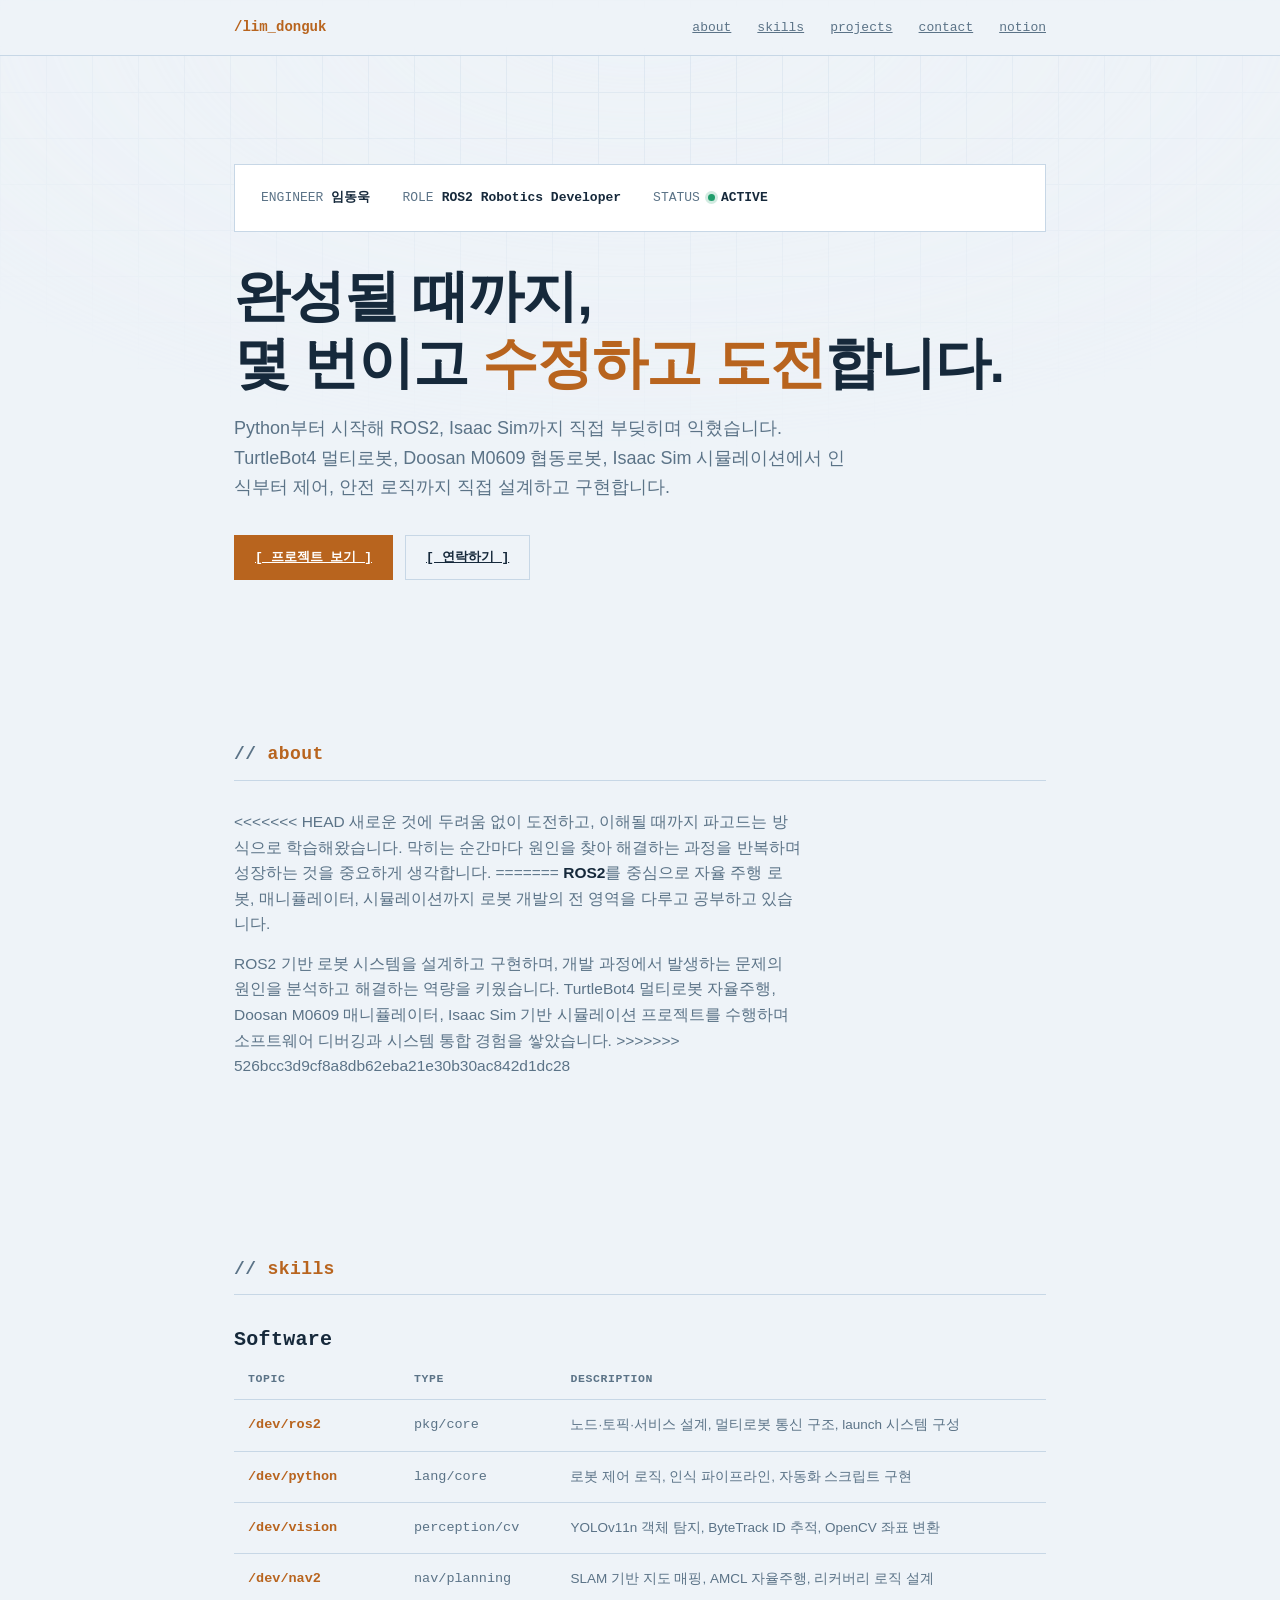
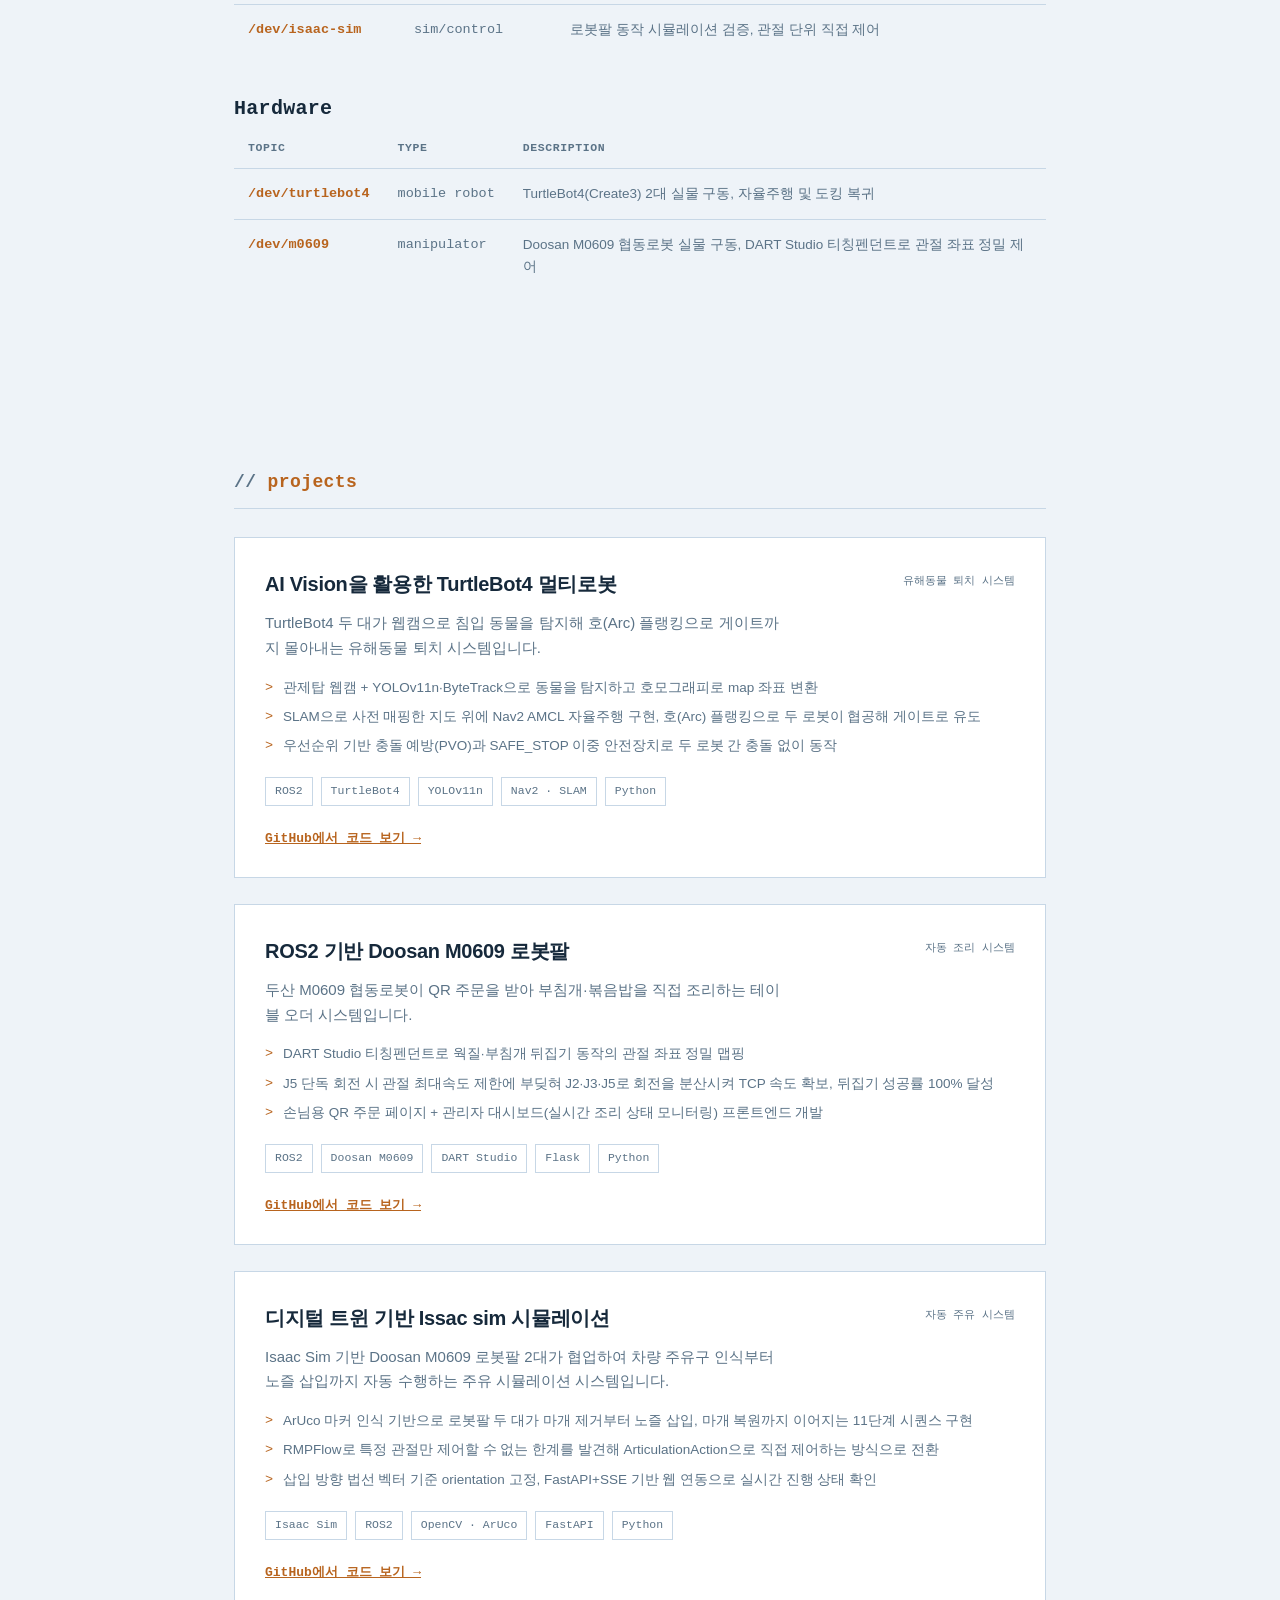
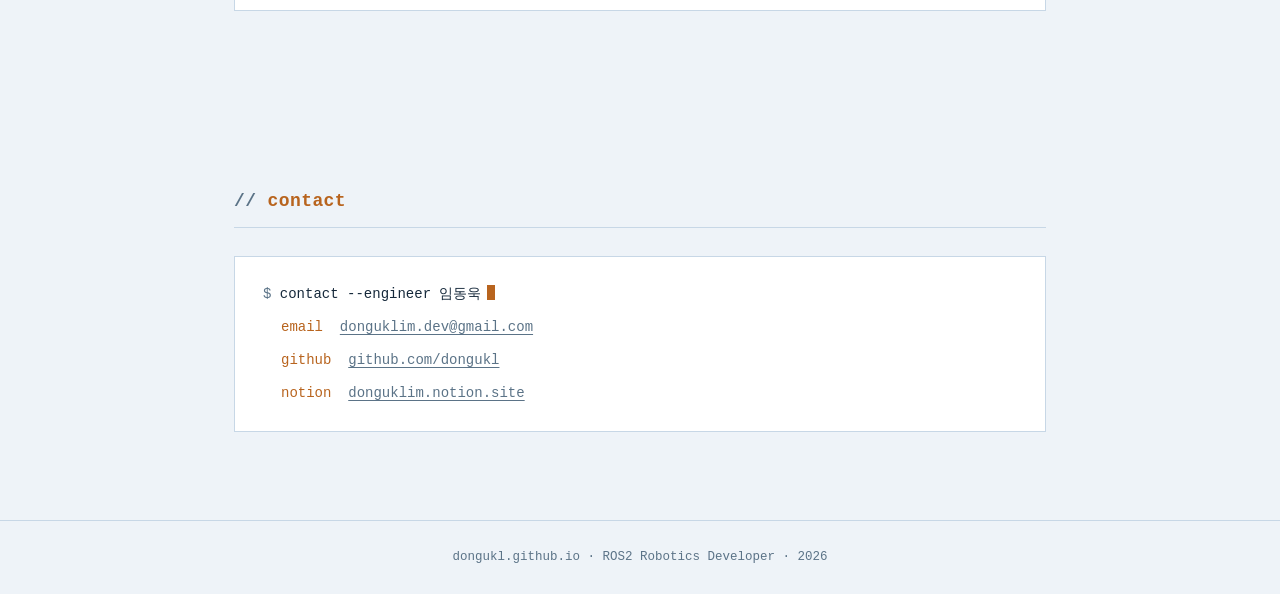
==== index.html @ bbab654f "수정" ====
<!DOCTYPE html>
<html lang="ko">
<head>
<meta charset="UTF-8">
<meta name="viewport" content="width=device-width, initial-scale=1.0">
<title>임동욱 | ROS2 Robotics Developer</title>
<meta name="description" content="임동욱 - ROS2 기반 로봇 개발자 포트폴리오. TurtleBot4 멀티로봇, Doosan M0609 협동로봇, Isaac Sim 시뮬레이션 프로젝트.">
<style>
  :root {
    --font-mono: ui-monospace, "Cascadia Mono", "Segoe UI Mono", "SFMono-Regular", Consolas, "Liberation Mono", Menlo, monospace;
    --font-sans: -apple-system, BlinkMacSystemFont, "Segoe UI", Roboto, "Noto Sans KR", Helvetica, Arial, sans-serif;

    /* light (default): graph-paper blueprint */
    --bg: #eef3f8;
    --panel: #ffffff;
    --panel-2: #e4edf6;
    --line: #c7d7e6;
    --ink: #16293b;
    --ink-dim: #5b7387;
    --signal: #b8641e;
    --signal-ink: #ffffff;
    --online: #1f9d6b;
  }

  @media (prefers-color-scheme: dark) {
    :root {
      --bg: #0a1622;
      --panel: #101f2e;
      --panel-2: #16293d;
      --line: #24415c;
      --ink: #dce8f2;
      --ink-dim: #7e97ab;
      --signal: #ffb454;
      --signal-ink: #1a1206;
      --online: #3ddc97;
    }
  }
  :root[data-theme="dark"] {
    --bg: #0a1622;
    --panel: #101f2e;
    --panel-2: #16293d;
    --line: #24415c;
    --ink: #dce8f2;
    --ink-dim: #7e97ab;
    --signal: #ffb454;
    --signal-ink: #1a1206;
    --online: #3ddc97;
  }
  :root[data-theme="light"] {
    --bg: #eef3f8;
    --panel: #ffffff;
    --panel-2: #e4edf6;
    --line: #c7d7e6;
    --ink: #16293b;
    --ink-dim: #5b7387;
    --signal: #b8641e;
    --signal-ink: #ffffff;
    --online: #1f9d6b;
  }

  * { box-sizing: border-box; margin: 0; padding: 0; }
  html { scroll-behavior: smooth; }
  @media (prefers-reduced-motion: reduce) {
    html { scroll-behavior: auto; }
    * { animation-duration: 0.001ms !important; animation-iteration-count: 1 !important; transition-duration: 0.001ms !important; }
  }

  body {
    background: var(--bg);
    color: var(--ink);
    font-family: var(--font-sans);
    line-height: 1.65;
    overflow-x: hidden;
  }
  a { color: inherit; }
  a:focus-visible, button:focus-visible, .btn:focus-visible {
    outline: 2px solid var(--signal);
    outline-offset: 3px;
  }
  .wrap { max-width: 860px; margin: 0 auto; padding: 0 24px; }

  .bg-grid {
    position: fixed;
    inset: 0;
    z-index: -1;
    background-color: var(--bg);
    background-image:
      linear-gradient(var(--line) 1px, transparent 1px),
      linear-gradient(90deg, var(--line) 1px, transparent 1px);
    background-size: 46px 46px;
    opacity: 0.45;
    mask-image: radial-gradient(ellipse 90% 65% at 50% 0%, #000 0%, transparent 78%);
  }

  header {
    position: sticky;
    top: 0;
    z-index: 10;
    backdrop-filter: blur(8px);
    background: color-mix(in srgb, var(--bg) 82%, transparent);
    border-bottom: 1px solid var(--line);
  }
  nav {
    max-width: 860px;
    margin: 0 auto;
    padding: 16px 24px;
    display: flex;
    justify-content: space-between;
    align-items: center;
  }
  .logo {
    font-family: var(--font-mono);
    font-weight: 600;
    font-size: 14px;
    color: var(--signal);
  }
  .navlinks { display: flex; gap: 26px; }
  .navlinks a {
    font-family: var(--font-mono);
    color: var(--ink-dim);
    font-size: 13px;
    transition: color 0.15s;
  }
  .navlinks a:hover { color: var(--ink); }

  section { padding: 88px 0; }

  /* ---------- hero / nameplate ---------- */
  .hero { padding-top: 108px; padding-bottom: 72px; }
  .nameplate {
    border: 1px solid var(--line);
    background: var(--panel);
    padding: 22px 26px;
    display: flex;
    flex-wrap: wrap;
    gap: 10px 32px;
    margin-bottom: 30px;
    font-family: var(--font-mono);
    font-size: 13px;
  }
  .nameplate .field { display: flex; gap: 8px; align-items: baseline; }
  .nameplate .k { color: var(--ink-dim); }
  .nameplate .v { color: var(--ink); font-weight: 600; }
  .status-dot {
    display: inline-block;
    width: 7px; height: 7px;
    border-radius: 50%;
    background: var(--online);
    margin-right: 6px;
    box-shadow: 0 0 0 3px color-mix(in srgb, var(--online) 20%, transparent);
  }

  .hero h1 {
    font-size: clamp(34px, 5.6vw, 56px);
    font-weight: 800;
    letter-spacing: -1.2px;
    line-height: 1.2;
    text-wrap: balance;
  }
  .hero h1 .accent { color: var(--signal); }
  .hero p.role {
    margin-top: 18px;
    font-size: clamp(16px, 2vw, 18px);
    color: var(--ink-dim);
    max-width: 62ch;
  }
  .hero .cta {
    margin-top: 32px;
    display: flex;
    gap: 12px;
    flex-wrap: wrap;
  }
  .btn {
    font-family: var(--font-mono);
    padding: 11px 20px;
    font-size: 13px;
    font-weight: 600;
    border: 1px solid var(--line);
    transition: all 0.15s ease;
    display: inline-flex;
    align-items: center;
    gap: 8px;
    background: transparent;
    color: var(--ink);
  }
  .btn.primary {
    background: var(--signal);
    color: var(--signal-ink);
    border-color: var(--signal);
  }
  .btn.primary:hover { filter: brightness(1.08); }
  .btn.ghost:hover { border-color: var(--signal); color: var(--signal); }

  /* ---------- section markers ---------- */
  .marker {
    font-family: var(--font-mono);
    font-size: 18px;
    font-weight: 600;
    color: var(--ink-dim);
    letter-spacing: 0.4px;
    margin-bottom: 28px;
    padding-bottom: 10px;
    border-bottom: 1px solid var(--line);
  }
  .marker .hi { color: var(--signal); }

  #about p { color: var(--ink-dim); max-width: 66ch; font-size: 15.5px; }
  #about p + p { margin-top: 14px; }
  #about strong { color: var(--ink); font-weight: 600; }

  /* ---------- skills: topic list ---------- */
  .topic-table {
    width: 100%;
    border-collapse: collapse;
    font-size: 13.5px;
  }
  .topic-table thead th {
    text-align: left;
    font-family: var(--font-mono);
    font-weight: 600;
    color: var(--ink-dim);
    font-size: 11.5px;
    letter-spacing: 0.6px;
    text-transform: uppercase;
    padding: 0 14px 10px;
    border-bottom: 1px solid var(--line);
  }
  .topic-table tbody td {
    padding: 14px;
    border-bottom: 1px solid var(--line);
    vertical-align: top;
  }
  .topic-table tbody tr:last-child td { border-bottom: none; }
  .skill-heading {
    font-family: var(--font-mono);
    font-size: 20px;
    font-weight: 800;
    letter-spacing: 0.3px;
    margin: 36px 0 14px;
  }
  .skill-heading:first-of-type { margin-top: 0; }
  .skill-heading--software,
  .skill-heading--hardware { color: var(--ink); }
  .topic-table td.topic {
    font-family: var(--font-mono);
    color: var(--signal);
    font-weight: 600;
    white-space: nowrap;
  }
  .topic-table td.type {
    font-family: var(--font-mono);
    color: var(--ink-dim);
    white-space: nowrap;
  }
  .topic-table td.desc { color: var(--ink-dim); }

  /* ---------- projects ---------- */
  .projects { display: flex; flex-direction: column; gap: 26px; }
  .detect-card {
    background: var(--panel);
    border: 1px solid var(--line);
    padding: 30px 30px 26px;
  }
  .detect-card .p-header {
    display: flex;
    justify-content: space-between;
    align-items: flex-start;
    flex-wrap: wrap;
    gap: 10px;
    margin-bottom: 10px;
  }
  .detect-card h3 { font-size: 20px; font-weight: 700; letter-spacing: -0.3px; }
  .p-type {
    font-family: var(--font-mono);
    font-size: 11px;
    color: var(--ink-dim);
    white-space: nowrap;
    padding-top: 4px;
  }
  .detect-card p.desc { color: var(--ink-dim); font-size: 15px; margin-bottom: 16px; max-width: 62ch; }

  ul.highlights { list-style: none; display: flex; flex-direction: column; gap: 7px; margin-bottom: 20px; }
  ul.highlights li { font-size: 13.5px; color: var(--ink-dim); padding-left: 18px; position: relative; }
  ul.highlights li::before { content: ">"; position: absolute; left: 0; color: var(--signal); font-family: var(--font-mono); }

  .tech-tags { display: flex; gap: 8px; flex-wrap: wrap; margin-bottom: 18px; }
  .tech-tags span {
    font-family: var(--font-mono);
    font-size: 11.5px;
    color: var(--ink-dim);
    border: 1px solid var(--line);
    padding: 4px 9px;
  }

  .repo-link {
    display: inline-flex;
    align-items: center;
    gap: 6px;
    font-family: var(--font-mono);
    font-size: 13px;
    font-weight: 600;
    color: var(--signal);
    border-bottom: 1px solid transparent;
  }
  .repo-link:hover { border-bottom-color: var(--signal); }

  /* ---------- contact: terminal ---------- */
  .terminal {
    background: var(--panel);
    border: 1px solid var(--line);
    padding: 26px 28px;
    font-family: var(--font-mono);
    font-size: 14px;
  }
  .terminal .prompt { color: var(--ink-dim); }
  .terminal .cmd { color: var(--ink); }
  .terminal .row { margin-top: 10px; padding-left: 18px; color: var(--ink-dim); }
  .terminal .row .k { color: var(--signal); }
  .terminal a { text-decoration: underline; text-underline-offset: 3px; }
  .terminal a:hover { color: var(--signal); }
  .cursor {
    display: inline-block;
    width: 8px; height: 15px;
    background: var(--signal);
    margin-left: 6px;
    vertical-align: -2px;
    animation: blink 1s steps(1) infinite;
  }
  @keyframes blink { 50% { opacity: 0; } }

  footer {
    border-top: 1px solid var(--line);
    padding: 26px 0;
    text-align: center;
    color: var(--ink-dim);
    font-size: 12.5px;
    font-family: var(--font-mono);
  }

  @media (max-width: 640px) {
    .navlinks { display: none; }
    section { padding: 60px 0; }
    .topic-table { font-size: 12.5px; }
    .topic-table td.desc { display: none; }
    .topic-table thead th:last-child { display: none; }
  }
</style>
</head>
<body>

<div class="bg-grid"></div>

<header>
  <nav>
    <div class="logo">/lim_donguk</div>
    <div class="navlinks">
      <a href="#about">about</a>
      <a href="#skills">skills</a>
      <a href="#projects">projects</a>
      <a href="#contact">contact</a>
      <a href="https://donguklim.notion.site/3011d17d75e0815da092dbeeebc957b7" target="_blank" rel="noopener">notion</a>
    </div>
  </nav>
</header>

<main class="wrap">

  <section class="hero">
    <div class="nameplate">
      <div class="field"><span class="k">ENGINEER</span><span class="v">임동욱</span></div>
      <div class="field"><span class="k">ROLE</span><span class="v">ROS2 Robotics Developer</span></div>
      <div class="field"><span class="k">STATUS</span><span class="v"><span class="status-dot"></span>ACTIVE</span></div>
    </div>
    <h1>완성될 때까지,<br>몇 번이고 <span class="accent">수정하고 도전</span>합니다.</h1>
    <p class="role">
      Python부터 시작해 ROS2, Isaac Sim까지 직접 부딪히며 익혔습니다.<br>
      TurtleBot4 멀티로봇, Doosan M0609 협동로봇, Isaac Sim 시뮬레이션에서
      인식부터 제어, 안전 로직까지 직접 설계하고 구현합니다.
    </p>
    <div class="cta">
      <a class="btn primary" href="#projects">[ 프로젝트 보기 ]</a>
      <a class="btn ghost" href="#contact">[ 연락하기 ]</a>
    </div>
  </section>

  <section id="about">
    <div class="marker">// <span class="hi">about</span></div>
    <p>
<<<<<<< HEAD
      새로운 것에 두려움 없이 도전하고, 이해될 때까지 파고드는 방식으로 학습해왔습니다.
      막히는 순간마다 원인을 찾아 해결하는 과정을 반복하며 성장하는 것을 중요하게 생각합니다.
=======
      <strong>ROS2</strong>를 중심으로 자율 주행 로봇, 매니퓰레이터, 시뮬레이션까지 로봇 개발의 전 영역을 다루고 공부하고 있습니다.
    </p>
    <p>
      ROS2 기반 로봇 시스템을 설계하고 구현하며, 개발 과정에서 발생하는 문제의 원인을 분석하고 해결하는 역량을 키웠습니다. 
      TurtleBot4 멀티로봇 자율주행, Doosan M0609 매니퓰레이터, Isaac Sim 기반 시뮬레이션
      프로젝트를 수행하며 소프트웨어 디버깅과 시스템 통합 경험을 쌓았습니다.
>>>>>>> 526bcc3d9cf8a8db62eba21e30b30ac842d1dc28
    </p>
  </section>

  <section id="skills">
    <div class="marker">// <span class="hi">skills</span></div>

    <h3 class="skill-heading skill-heading--software">Software</h3>
    <table class="topic-table">
      <thead>
        <tr><th>topic</th><th>type</th><th>description</th></tr>
      </thead>
      <tbody>
        <tr>
          <td class="topic">/dev/ros2</td>
          <td class="type">pkg/core</td>
          <td class="desc">노드·토픽·서비스 설계, 멀티로봇 통신 구조, launch 시스템 구성</td>
        </tr>
        <tr>
          <td class="topic">/dev/python</td>
          <td class="type">lang/core</td>
          <td class="desc">로봇 제어 로직, 인식 파이프라인, 자동화 스크립트 구현</td>
        </tr>
        <tr>
          <td class="topic">/dev/vision</td>
          <td class="type">perception/cv</td>
          <td class="desc">YOLOv11n 객체 탐지, ByteTrack ID 추적, OpenCV 좌표 변환</td>
        </tr>
        <tr>
          <td class="topic">/dev/nav2</td>
          <td class="type">nav/planning</td>
          <td class="desc">SLAM 기반 지도 매핑, AMCL 자율주행, 리커버리 로직 설계</td>
        </tr>
        <tr>
          <td class="topic">/dev/isaac-sim</td>
          <td class="type">sim/control</td>
          <td class="desc">로봇팔 동작 시뮬레이션 검증, 관절 단위 직접 제어</td>
        </tr>
      </tbody>
    </table>

    <h3 class="skill-heading skill-heading--hardware">Hardware</h3>
    <table class="topic-table">
      <thead>
        <tr><th>topic</th><th>type</th><th>description</th></tr>
      </thead>
      <tbody>
        <tr>
          <td class="topic">/dev/turtlebot4</td>
          <td class="type">mobile robot</td>
          <td class="desc">TurtleBot4(Create3) 2대 실물 구동, 자율주행 및 도킹 복귀</td>
        </tr>
        <tr>
          <td class="topic">/dev/m0609</td>
          <td class="type">manipulator</td>
          <td class="desc">Doosan M0609 협동로봇 실물 구동, DART Studio 티칭펜던트로 관절 좌표 정밀 제어</td>
        </tr>
      </tbody>
    </table>
  </section>

  <section id="projects">
    <div class="marker">// <span class="hi">projects</span></div>
    <div class="projects">

      <div class="detect-card">
        <div class="p-header">
          <h3>AI Vision을 활용한 TurtleBot4 멀티로봇</h3>
          <span class="p-type">유해동물 퇴치 시스템</span>
        </div>
        <p class="desc">
          TurtleBot4 두 대가 웹캠으로 침입 동물을 탐지해 호(Arc) 플랭킹으로
          게이트까지 몰아내는 유해동물 퇴치 시스템입니다.
        </p>
        <ul class="highlights">
          <li>관제탑 웹캠 + YOLOv11n·ByteTrack으로 동물을 탐지하고 호모그래피로 map 좌표 변환</li>
          <li>SLAM으로 사전 매핑한 지도 위에 Nav2 AMCL 자율주행 구현, 호(Arc) 플랭킹으로 두 로봇이 협공해 게이트로 유도</li>
          <li>우선순위 기반 충돌 예방(PVO)과 SAFE_STOP 이중 안전장치로 두 로봇 간 충돌 없이 동작</li>
        </ul>
        <div class="tech-tags">
          <span>ROS2</span><span>TurtleBot4</span><span>YOLOv11n</span><span>Nav2 · SLAM</span><span>Python</span>
        </div>
        <a class="repo-link" href="https://github.com/dongukl/farm_guard" target="_blank" rel="noopener">GitHub에서 코드 보기 →</a>
      </div>

      <div class="detect-card">
        <div class="p-header">
          <h3>ROS2 기반 Doosan M0609 로봇팔</h3>
          <span class="p-type">자동 조리 시스템</span>
        </div>
        <p class="desc">
          두산 M0609 협동로봇이 QR 주문을 받아 부침개·볶음밥을 직접 조리하는
          테이블 오더 시스템입니다.
        </p>
        <ul class="highlights">
          <li>DART Studio 티칭펜던트로 웍질·부침개 뒤집기 동작의 관절 좌표 정밀 맵핑</li>
          <li>J5 단독 회전 시 관절 최대속도 제한에 부딪혀 J2·J3·J5로 회전을 분산시켜 TCP 속도 확보, 뒤집기 성공률 100% 달성</li>
          <li>손님용 QR 주문 페이지 + 관리자 대시보드(실시간 조리 상태 모니터링) 프론트엔드 개발</li>
        </ul>
        <div class="tech-tags">
          <span>ROS2</span><span>Doosan M0609</span><span>DART Studio</span><span>Flask</span><span>Python</span>
        </div>
        <a class="repo-link" href="https://github.com/dongukl/wokking_robot" target="_blank" rel="noopener">GitHub에서 코드 보기 →</a>
      </div>

      <div class="detect-card">
        <div class="p-header">
          <h3>디지털 트윈 기반 Issac sim 시뮬레이션</h3>
          <span class="p-type">자동 주유 시스템</span>
        </div>
        <p class="desc">
          Isaac Sim 기반 Doosan M0609 로봇팔 2대가 협업하여 차량 주유구 인식부터
          노즐 삽입까지 자동 수행하는 주유 시뮬레이션 시스템입니다.
        </p>
        <ul class="highlights">
          <li>ArUco 마커 인식 기반으로 로봇팔 두 대가 마개 제거부터 노즐 삽입, 마개 복원까지 이어지는 11단계 시퀀스 구현</li>
          <li>RMPFlow로 특정 관절만 제어할 수 없는 한계를 발견해 ArticulationAction으로 직접 제어하는 방식으로 전환</li>
          <li>삽입 방향 법선 벡터 기준 orientation 고정, FastAPI+SSE 기반 웹 연동으로 실시간 진행 상태 확인</li>
        </ul>
        <div class="tech-tags">
          <span>Isaac Sim</span><span>ROS2</span><span>OpenCV · ArUco</span><span>FastAPI</span><span>Python</span>
        </div>
        <a class="repo-link" href="https://github.com/dongukl/auto_fuel" target="_blank" rel="noopener">GitHub에서 코드 보기 →</a>
      </div>

    </div>
  </section>

  <section id="contact">
    <div class="marker">// <span class="hi">contact</span></div>
    <div class="terminal">
      <div><span class="prompt">$</span> <span class="cmd">contact --engineer 임동욱</span><span class="cursor"></span></div>
      <div class="row"><span class="k">email</span> &nbsp;<a href="mailto:donguklim.dev@gmail.com">donguklim.dev@gmail.com</a></div>
      <div class="row"><span class="k">github</span> &nbsp;<a href="https://github.com/dongukl" target="_blank" rel="noopener">github.com/dongukl</a></div>
      <div class="row"><span class="k">notion</span> &nbsp;<a href="https://donguklim.notion.site/3011d17d75e0815da092dbeeebc957b7" target="_blank" rel="noopener">donguklim.notion.site</a></div>
    </div>
  </section>

</main>

<footer>
  dongukl.github.io &middot; ROS2 Robotics Developer &middot; 2026
</footer>

</body>
</html>
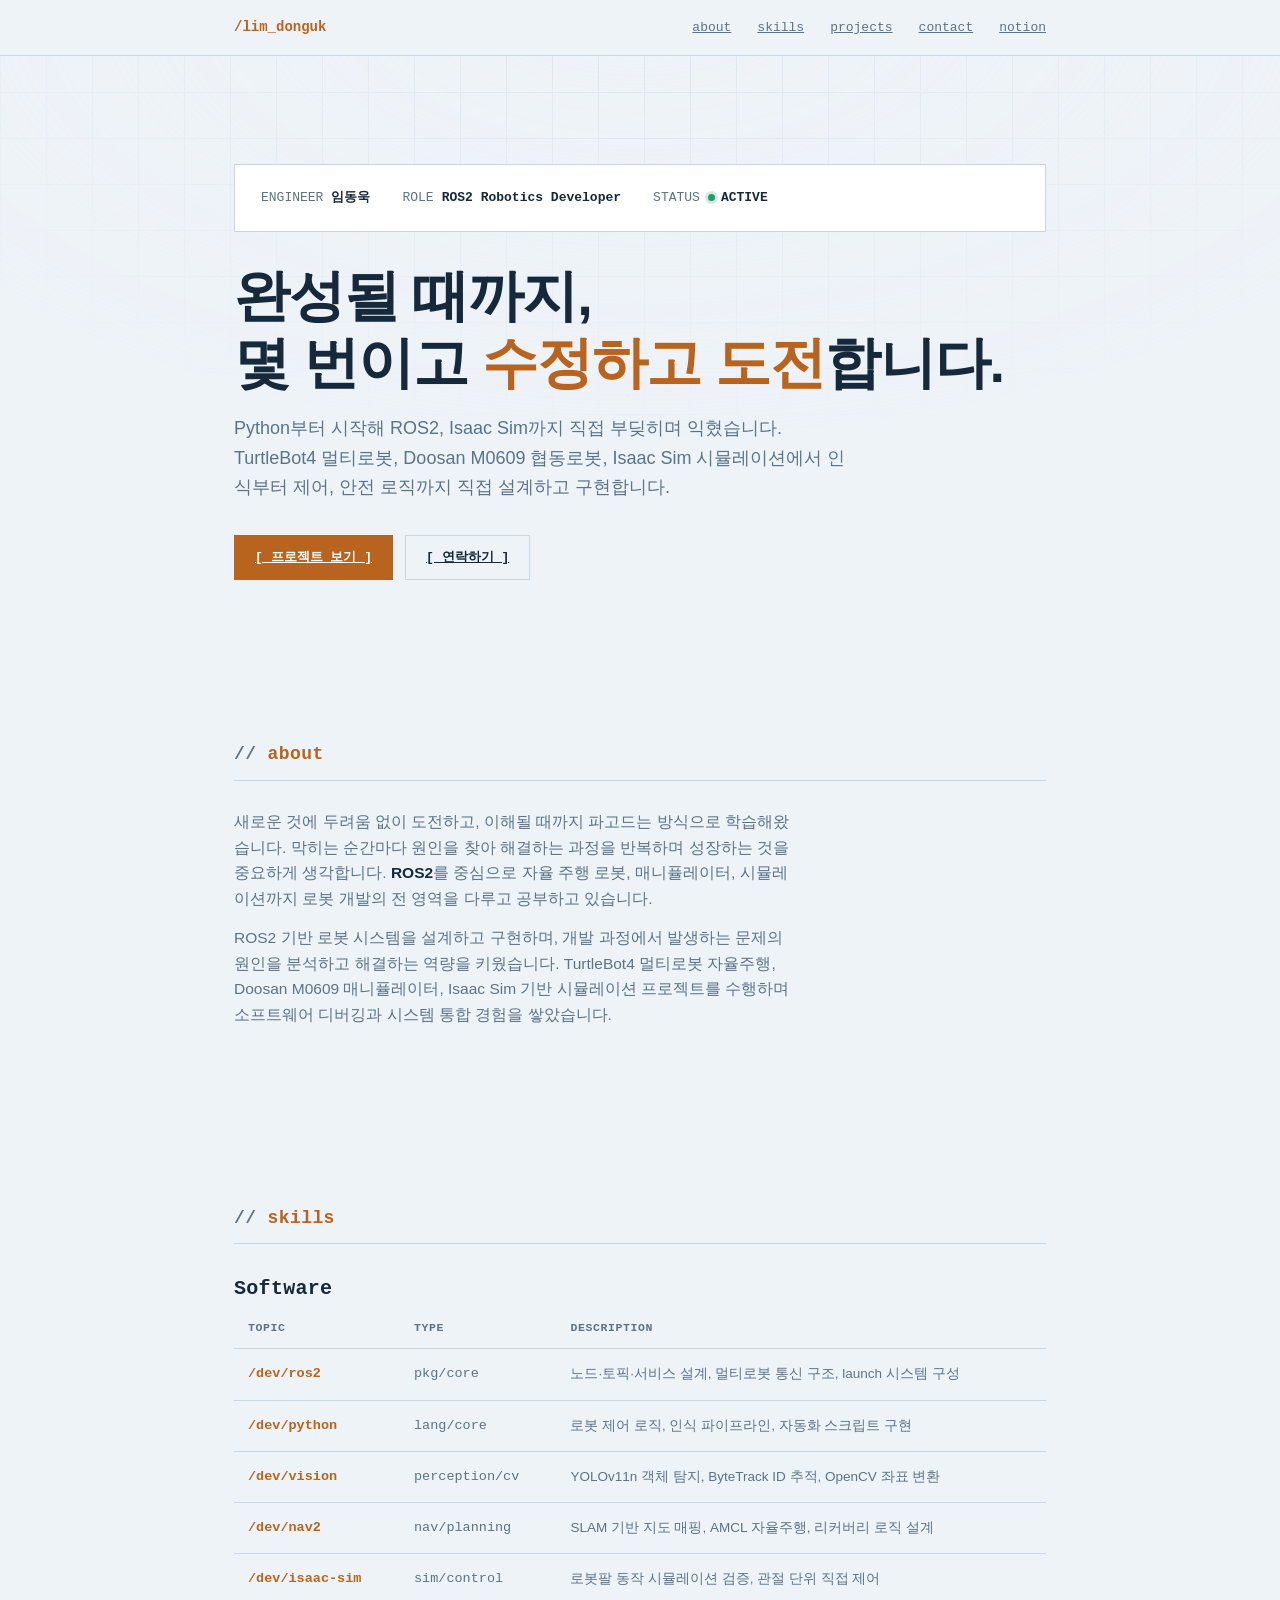
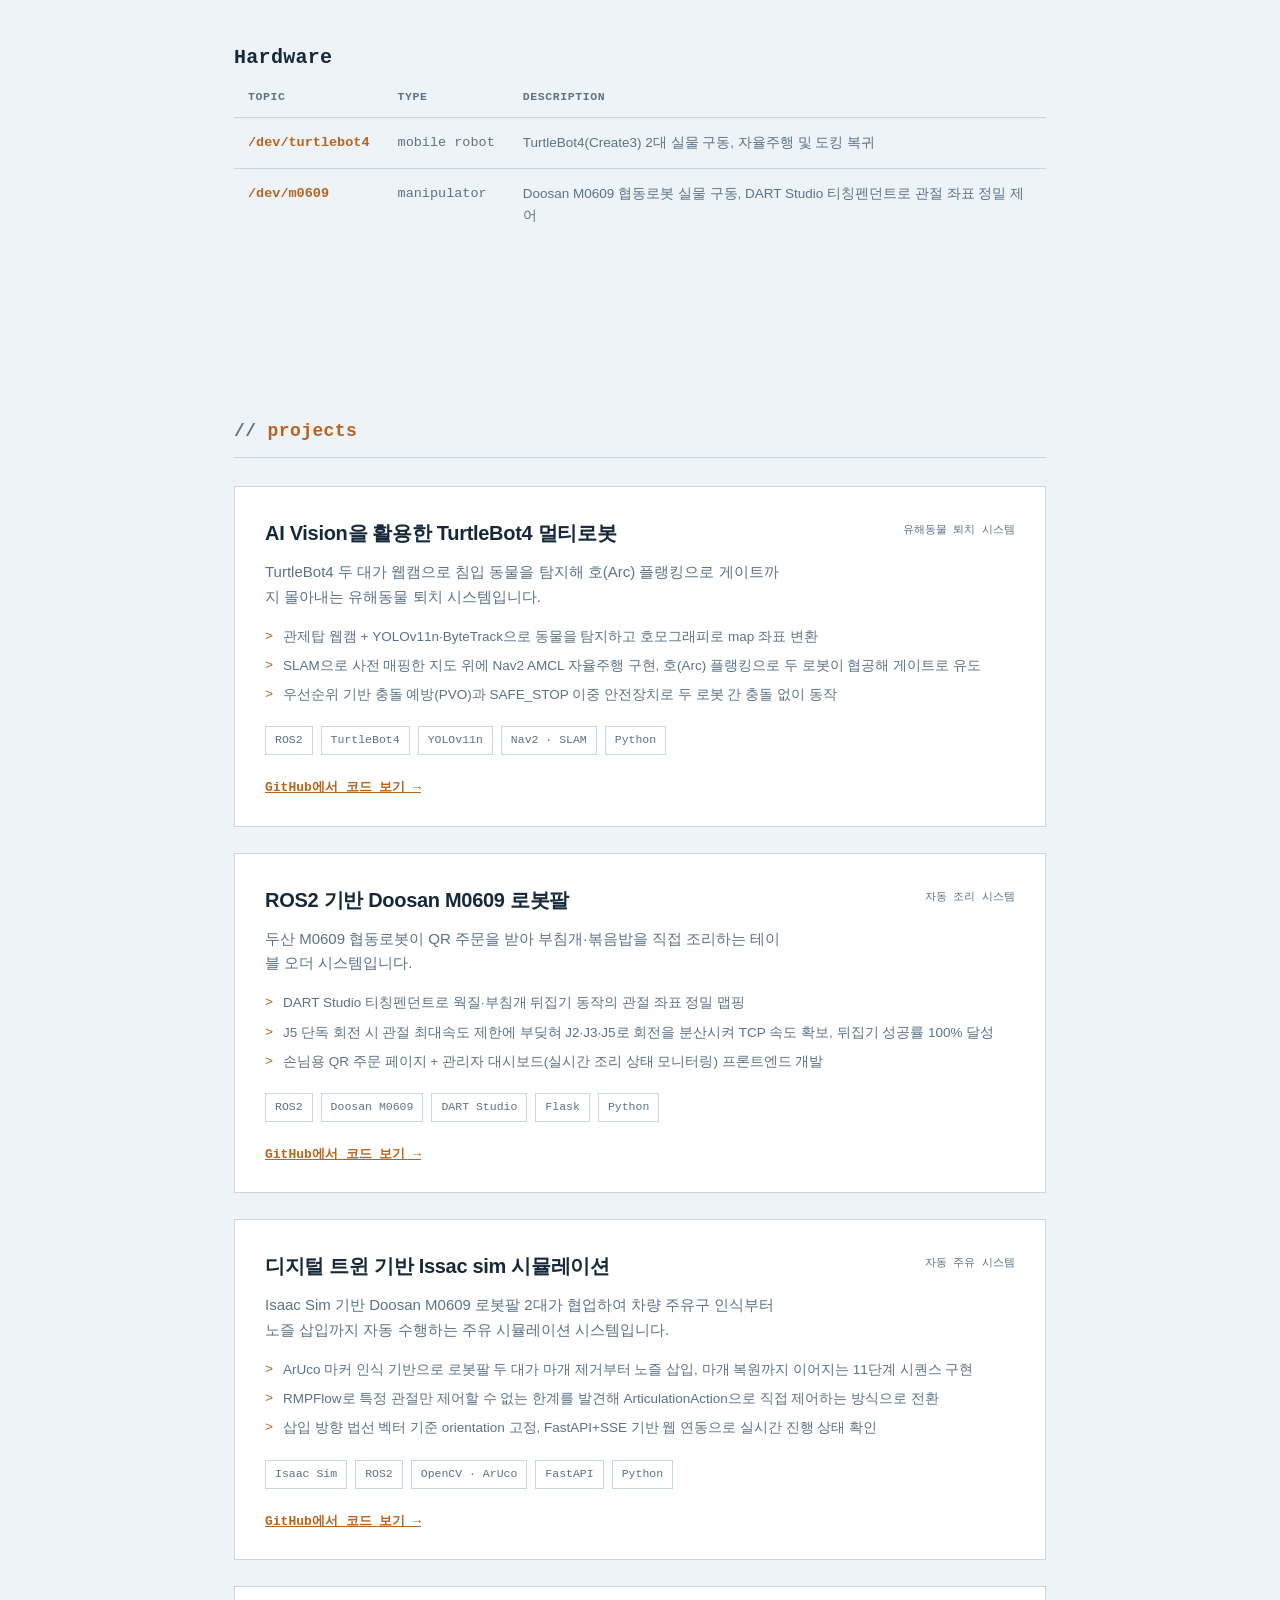
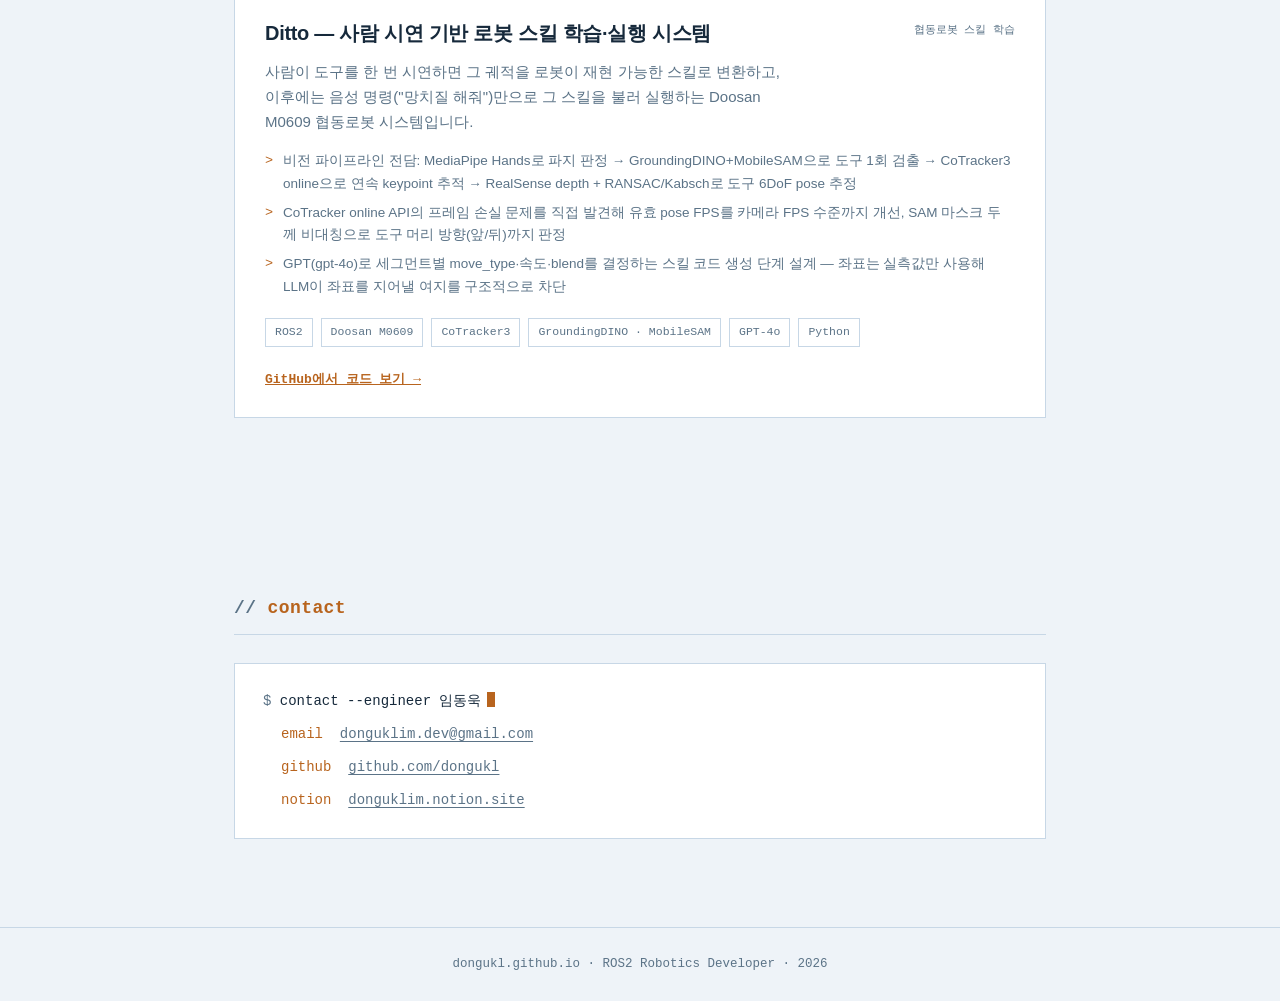
==== commit ada6da15: "Ditto 프로젝트 추가, about 섹션 병합 충돌 마커 정리 Co-Authored-By: Claude Sonnet 5 <noreply@anthropic.com>" ====
--- a/index.html
+++ b/index.html
@@ -386,17 +386,14 @@
   <section id="about">
     <div class="marker">// <span class="hi">about</span></div>
     <p>
-<<<<<<< HEAD
       새로운 것에 두려움 없이 도전하고, 이해될 때까지 파고드는 방식으로 학습해왔습니다.
       막히는 순간마다 원인을 찾아 해결하는 과정을 반복하며 성장하는 것을 중요하게 생각합니다.
-=======
       <strong>ROS2</strong>를 중심으로 자율 주행 로봇, 매니퓰레이터, 시뮬레이션까지 로봇 개발의 전 영역을 다루고 공부하고 있습니다.
     </p>
     <p>
-      ROS2 기반 로봇 시스템을 설계하고 구현하며, 개발 과정에서 발생하는 문제의 원인을 분석하고 해결하는 역량을 키웠습니다. 
+      ROS2 기반 로봇 시스템을 설계하고 구현하며, 개발 과정에서 발생하는 문제의 원인을 분석하고 해결하는 역량을 키웠습니다.
       TurtleBot4 멀티로봇 자율주행, Doosan M0609 매니퓰레이터, Isaac Sim 기반 시뮬레이션
       프로젝트를 수행하며 소프트웨어 디버깅과 시스템 통합 경험을 쌓았습니다.
->>>>>>> 526bcc3d9cf8a8db62eba21e30b30ac842d1dc28
     </p>
   </section>
 
@@ -521,6 +518,27 @@
         <a class="repo-link" href="https://github.com/dongukl/auto_fuel" target="_blank" rel="noopener">GitHub에서 코드 보기 →</a>
       </div>
 
+      <div class="detect-card">
+        <div class="p-header">
+          <h3>Ditto — 사람 시연 기반 로봇 스킬 학습·실행 시스템</h3>
+          <span class="p-type">협동로봇 스킬 학습</span>
+        </div>
+        <p class="desc">
+          사람이 도구를 한 번 시연하면 그 궤적을 로봇이 재현 가능한 스킬로 변환하고,
+          이후에는 음성 명령("망치질 해줘")만으로 그 스킬을 불러 실행하는 Doosan M0609
+          협동로봇 시스템입니다.
+        </p>
+        <ul class="highlights">
+          <li>비전 파이프라인 전담: MediaPipe Hands로 파지 판정 → GroundingDINO+MobileSAM으로 도구 1회 검출 → CoTracker3 online으로 연속 keypoint 추적 → RealSense depth + RANSAC/Kabsch로 도구 6DoF pose 추정</li>
+          <li>CoTracker online API의 프레임 손실 문제를 직접 발견해 유효 pose FPS를 카메라 FPS 수준까지 개선, SAM 마스크 두께 비대칭으로 도구 머리 방향(앞/뒤)까지 판정</li>
+          <li>GPT(gpt-4o)로 세그먼트별 move_type·속도·blend를 결정하는 스킬 코드 생성 단계 설계 — 좌표는 실측값만 사용해 LLM이 좌표를 지어낼 여지를 구조적으로 차단</li>
+        </ul>
+        <div class="tech-tags">
+          <span>ROS2</span><span>Doosan M0609</span><span>CoTracker3</span><span>GroundingDINO · MobileSAM</span><span>GPT-4o</span><span>Python</span>
+        </div>
+        <a class="repo-link" href="https://github.com/dongukl/dittobot" target="_blank" rel="noopener">GitHub에서 코드 보기 →</a>
+      </div>
+
     </div>
   </section>
 
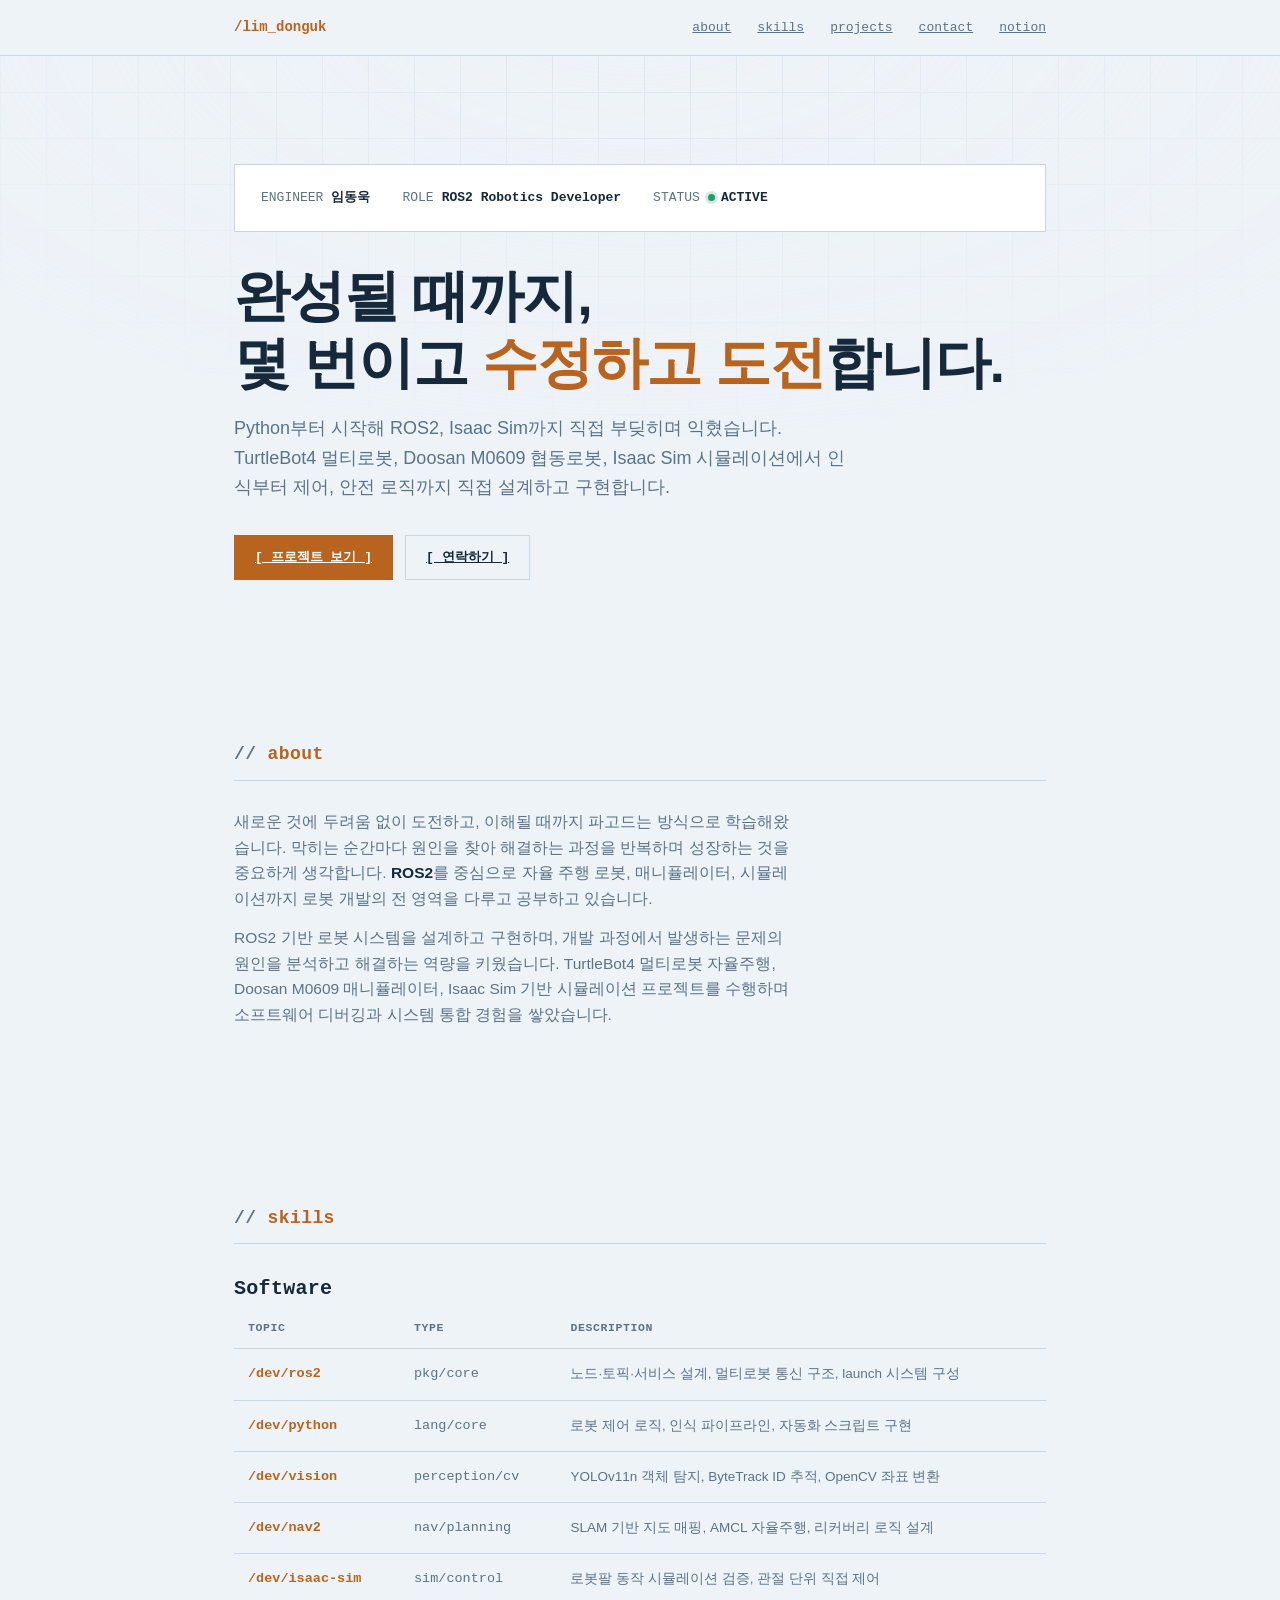
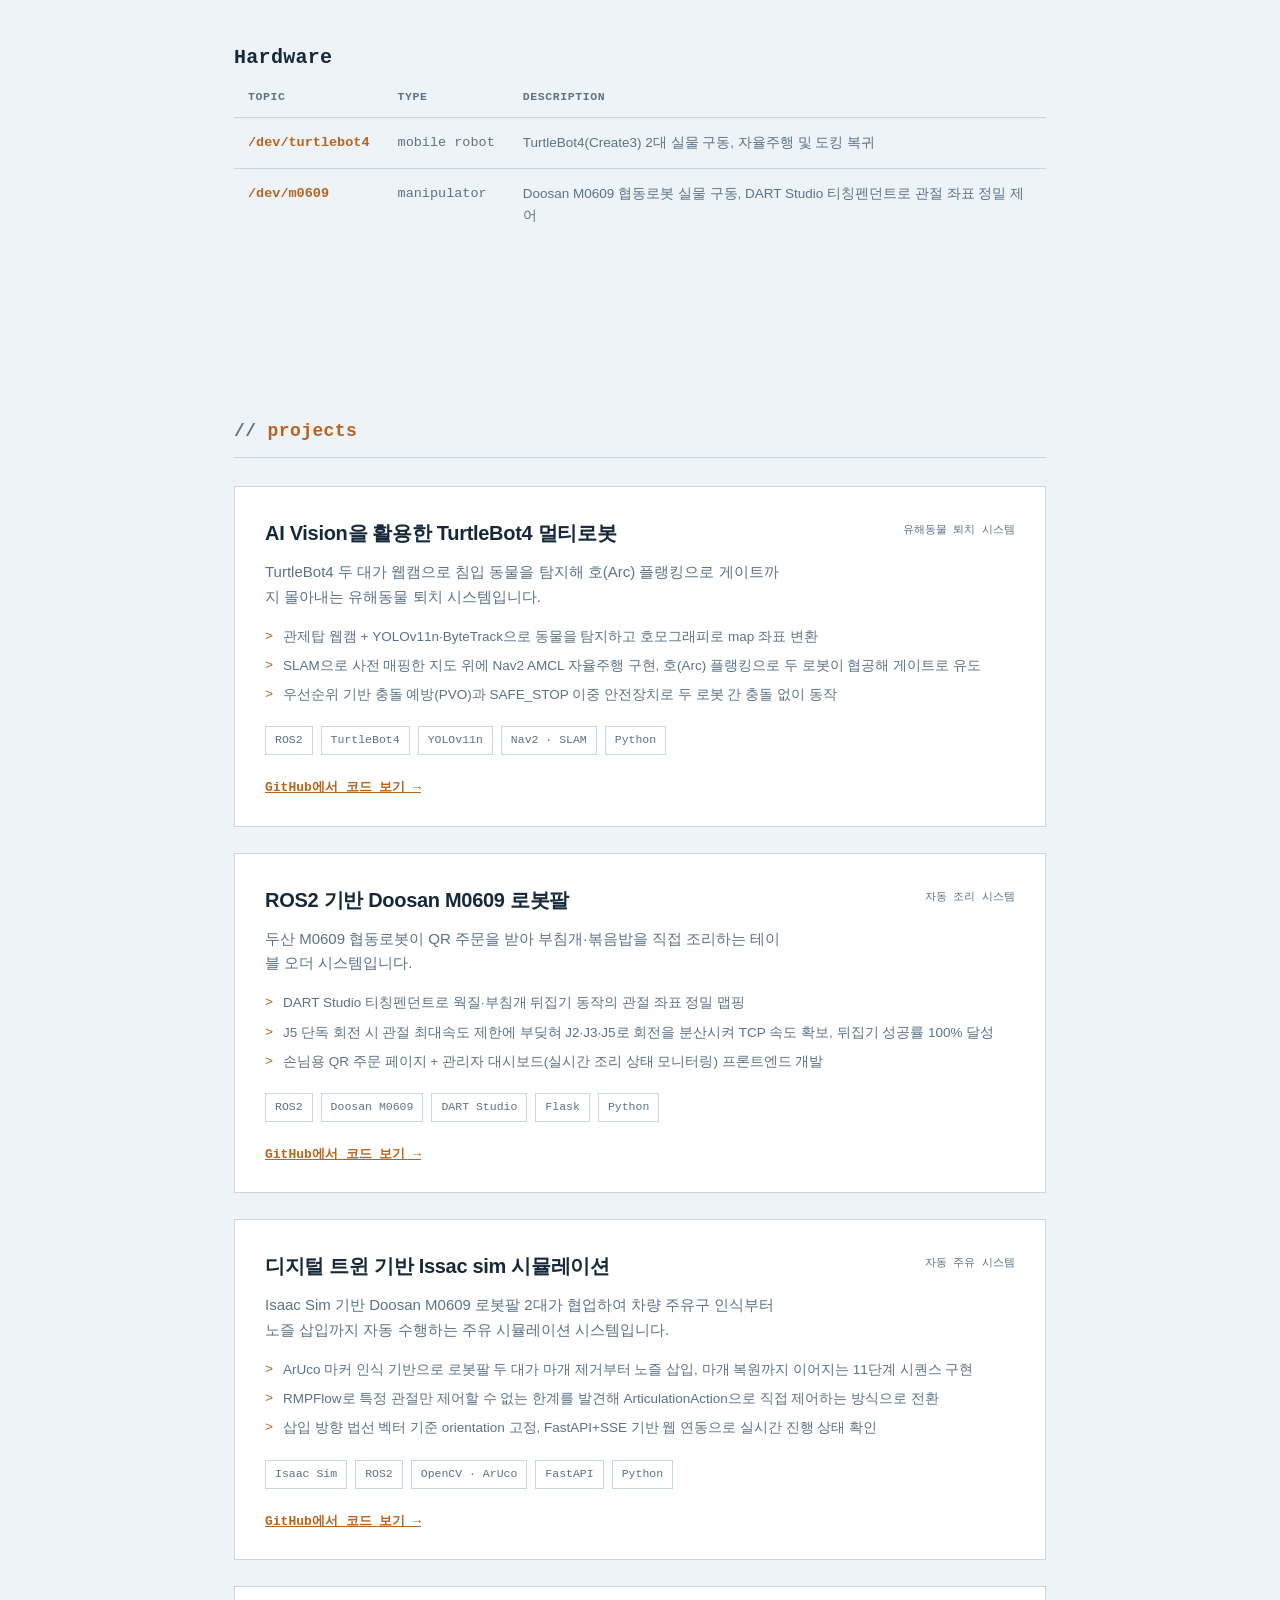
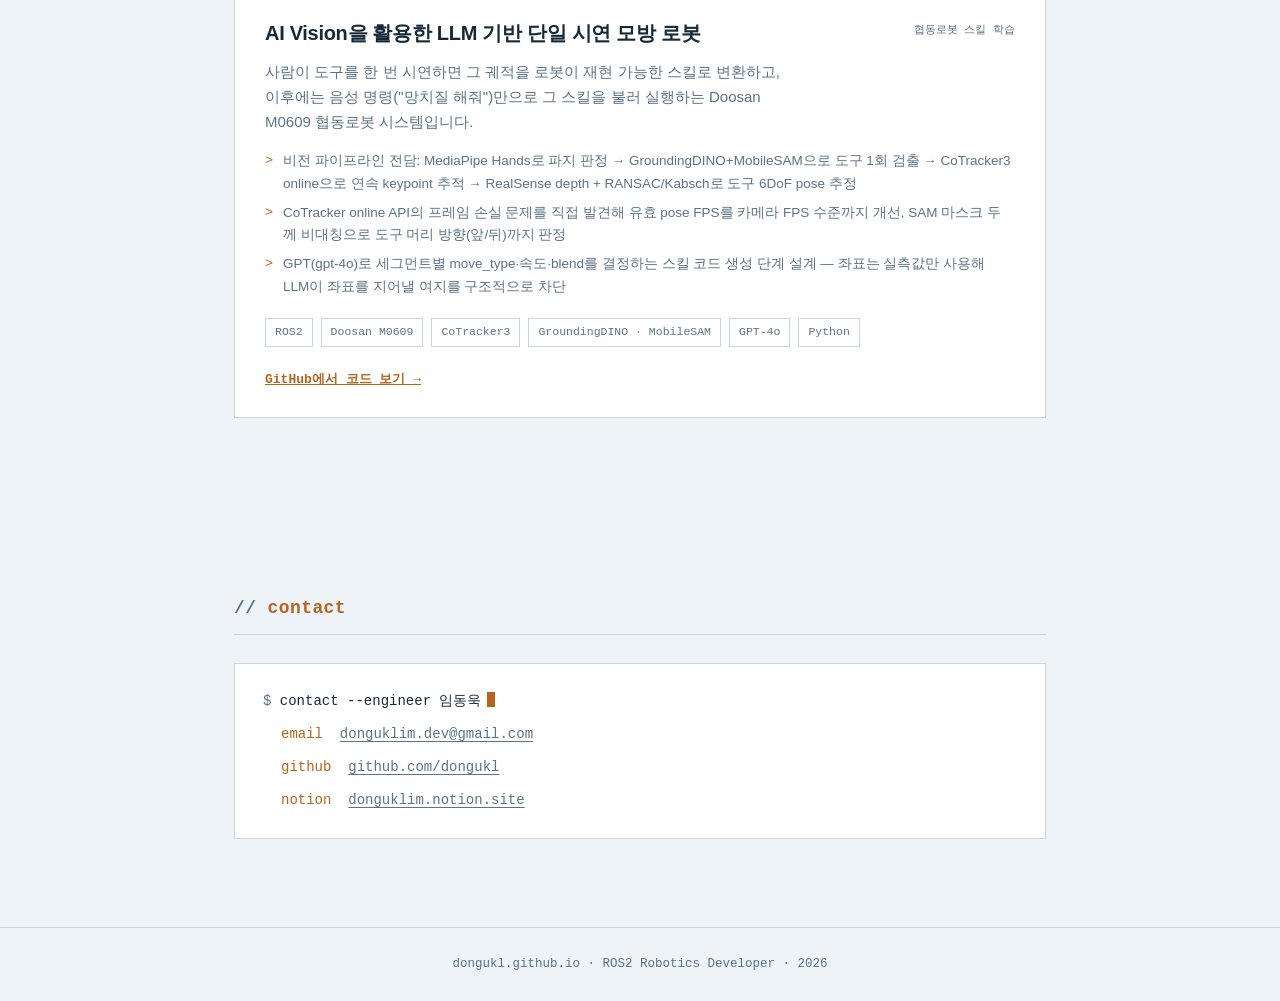
==== commit 58f7c000: "수정" ====
--- a/index.html
+++ b/index.html
@@ -520,7 +520,7 @@
 
       <div class="detect-card">
         <div class="p-header">
-          <h3>Ditto — 사람 시연 기반 로봇 스킬 학습·실행 시스템</h3>
+          <h3>AI Vision을 활용한 LLM 기반 단일 시연 모방 로봇 </h3>
           <span class="p-type">협동로봇 스킬 학습</span>
         </div>
         <p class="desc">
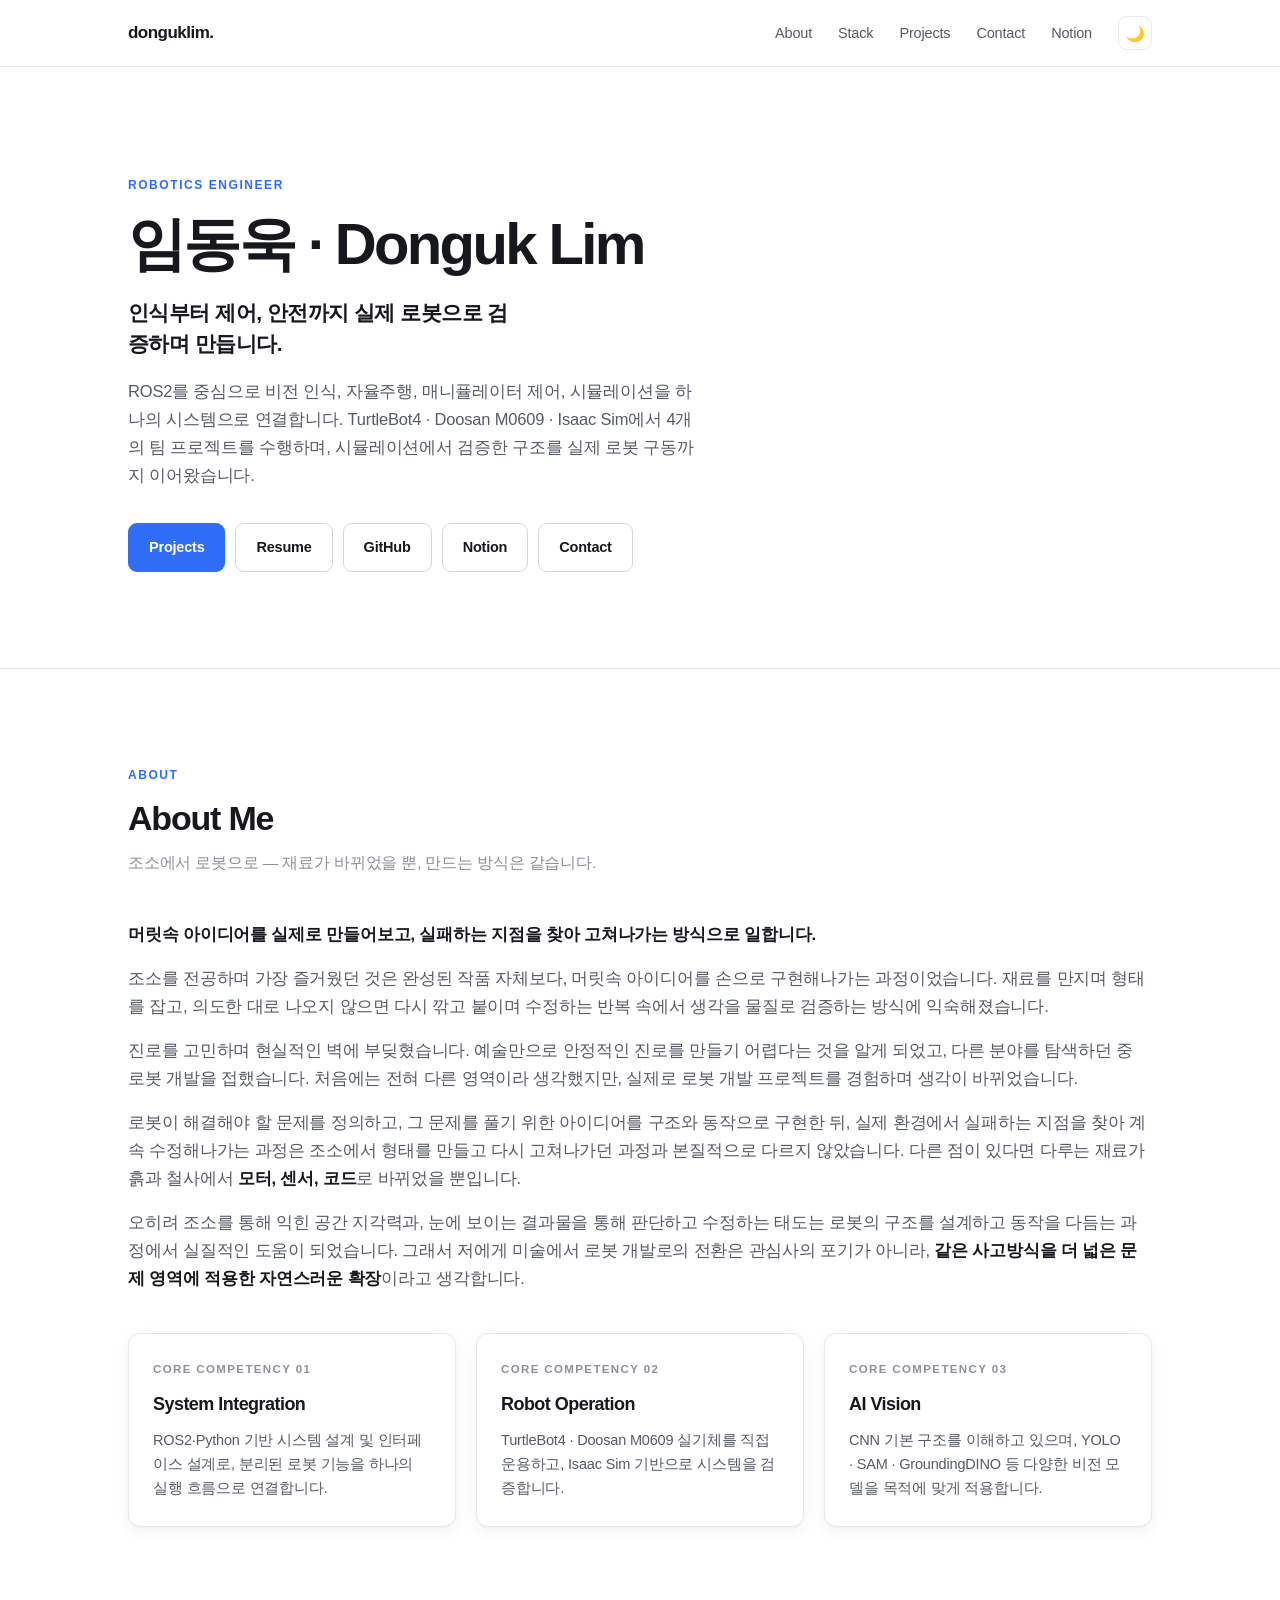
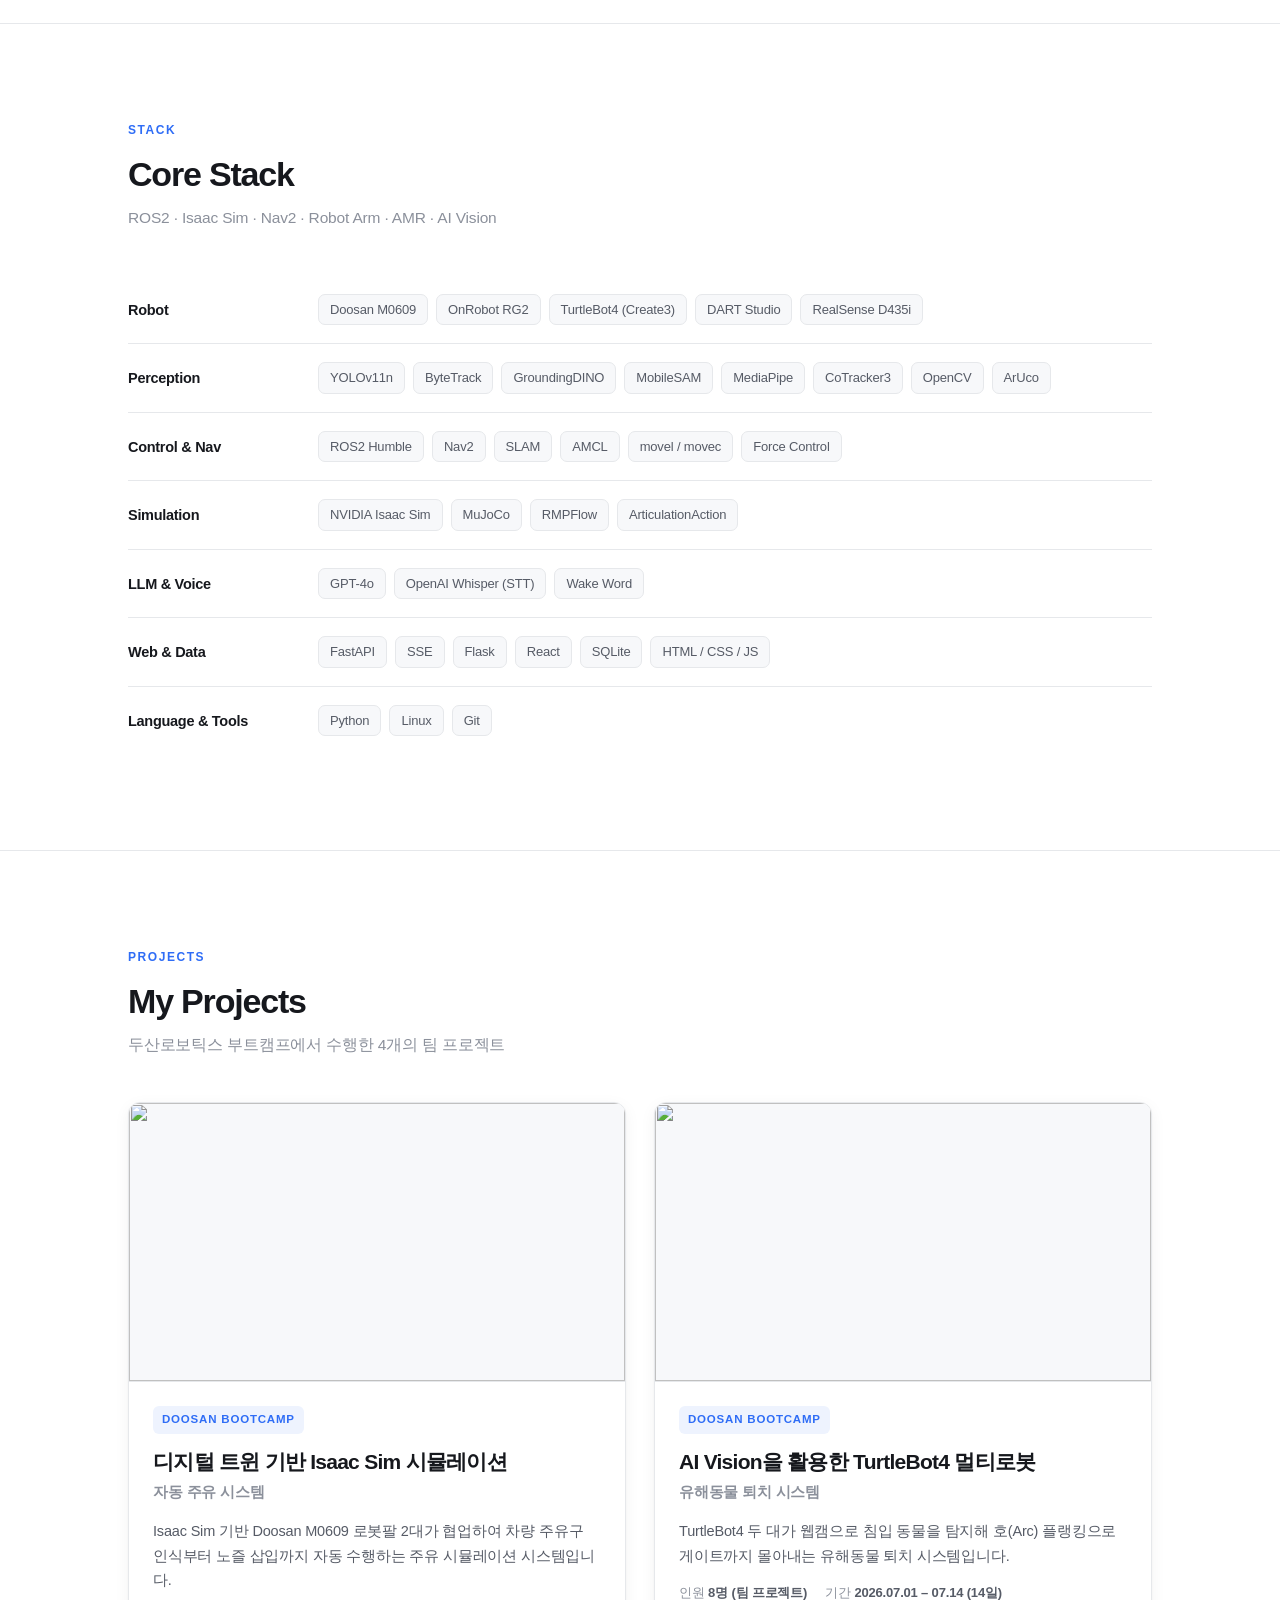
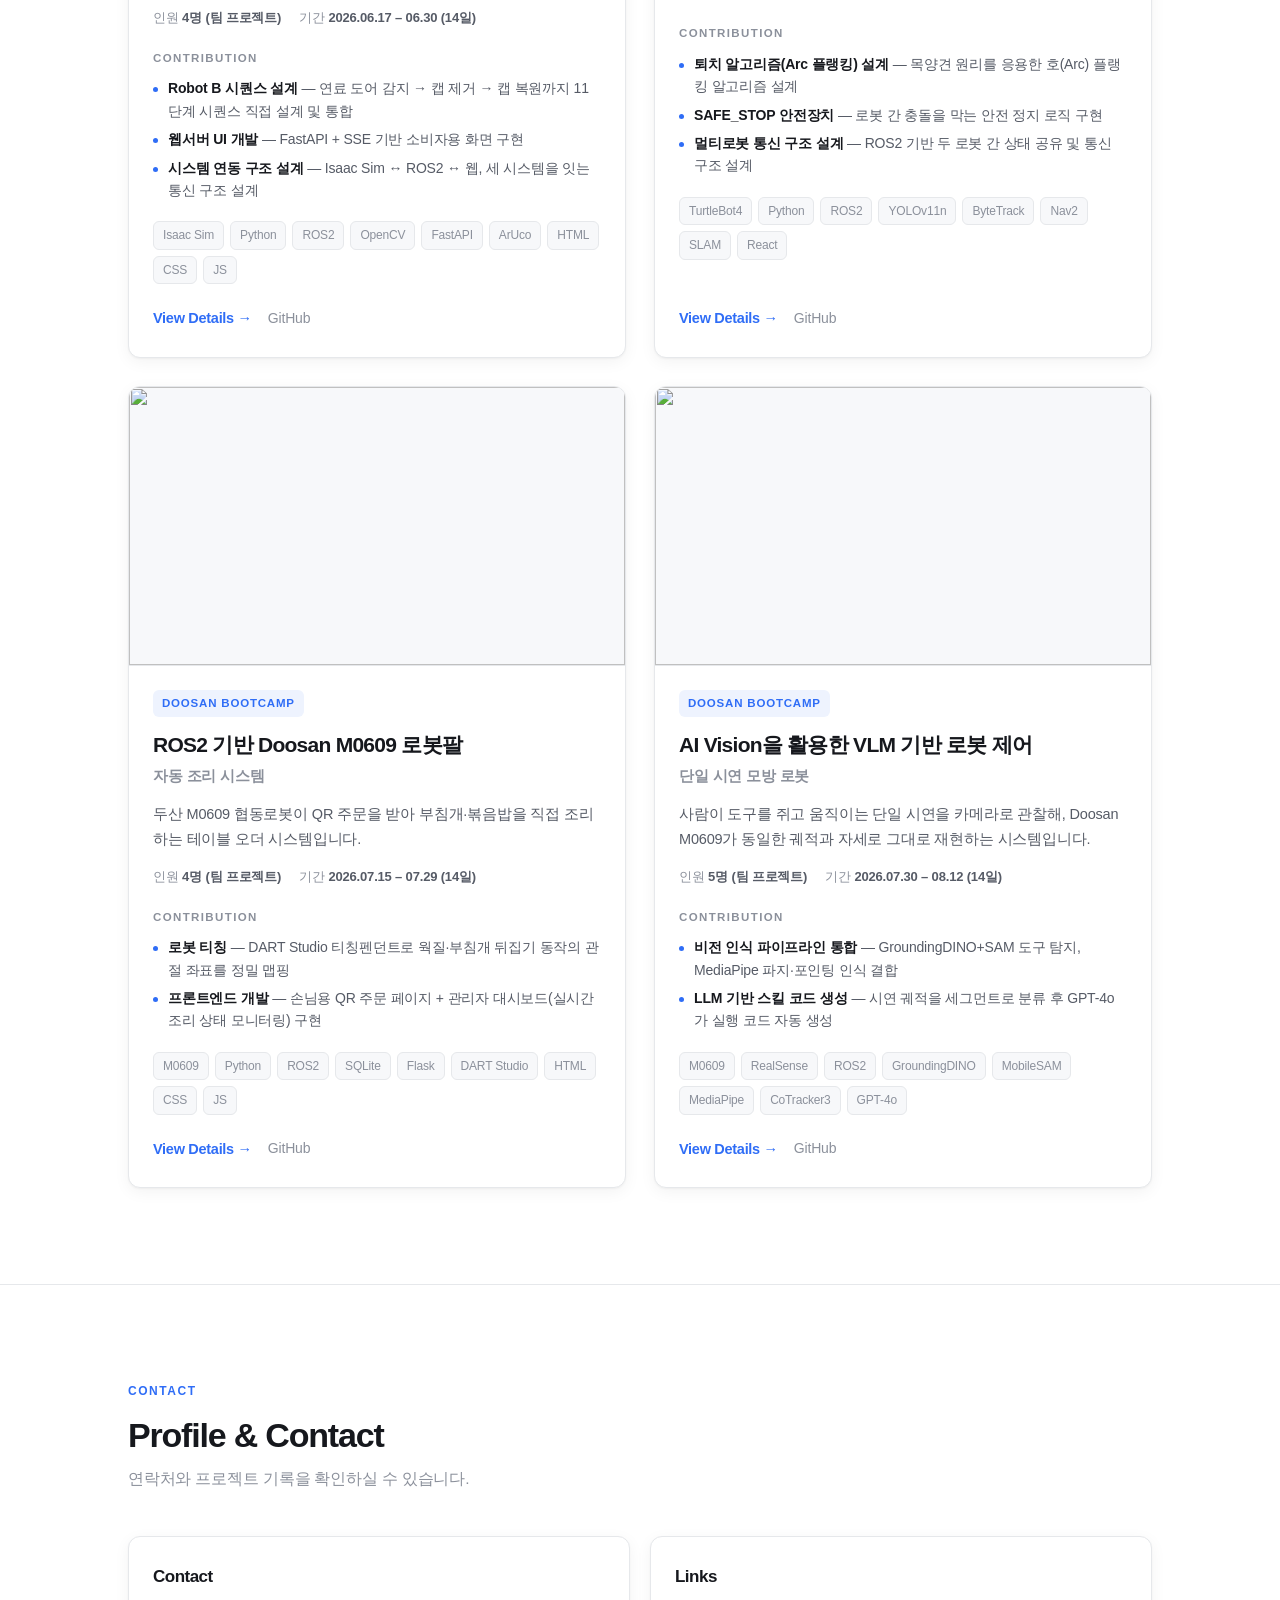
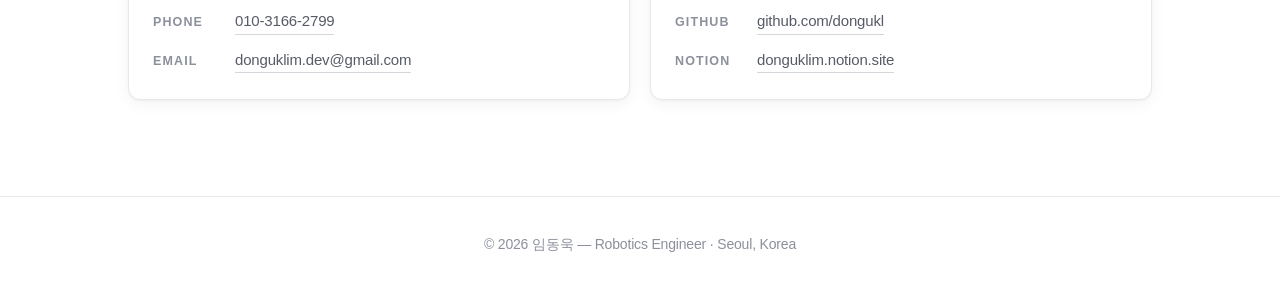
==== commit a2c5e4bd: "사이트 수정" ====
--- a/index.html
+++ b/index.html
@@ -1,562 +1,371 @@
 <!DOCTYPE html>
-<html lang="ko">
+<html lang="ko" data-theme="light">
 <head>
 <meta charset="UTF-8">
 <meta name="viewport" content="width=device-width, initial-scale=1.0">
-<title>임동욱 | ROS2 Robotics Developer</title>
-<meta name="description" content="임동욱 - ROS2 기반 로봇 개발자 포트폴리오. TurtleBot4 멀티로봇, Doosan M0609 협동로봇, Isaac Sim 시뮬레이션 프로젝트.">
-<style>
-  :root {
-    --font-mono: ui-monospace, "Cascadia Mono", "Segoe UI Mono", "SFMono-Regular", Consolas, "Liberation Mono", Menlo, monospace;
-    --font-sans: -apple-system, BlinkMacSystemFont, "Segoe UI", Roboto, "Noto Sans KR", Helvetica, Arial, sans-serif;
-
-    /* light (default): graph-paper blueprint */
-    --bg: #eef3f8;
-    --panel: #ffffff;
-    --panel-2: #e4edf6;
-    --line: #c7d7e6;
-    --ink: #16293b;
-    --ink-dim: #5b7387;
-    --signal: #b8641e;
-    --signal-ink: #ffffff;
-    --online: #1f9d6b;
-  }
-
-  @media (prefers-color-scheme: dark) {
-    :root {
-      --bg: #0a1622;
-      --panel: #101f2e;
-      --panel-2: #16293d;
-      --line: #24415c;
-      --ink: #dce8f2;
-      --ink-dim: #7e97ab;
-      --signal: #ffb454;
-      --signal-ink: #1a1206;
-      --online: #3ddc97;
-    }
-  }
-  :root[data-theme="dark"] {
-    --bg: #0a1622;
-    --panel: #101f2e;
-    --panel-2: #16293d;
-    --line: #24415c;
-    --ink: #dce8f2;
-    --ink-dim: #7e97ab;
-    --signal: #ffb454;
-    --signal-ink: #1a1206;
-    --online: #3ddc97;
-  }
-  :root[data-theme="light"] {
-    --bg: #eef3f8;
-    --panel: #ffffff;
-    --panel-2: #e4edf6;
-    --line: #c7d7e6;
-    --ink: #16293b;
-    --ink-dim: #5b7387;
-    --signal: #b8641e;
-    --signal-ink: #ffffff;
-    --online: #1f9d6b;
-  }
-
-  * { box-sizing: border-box; margin: 0; padding: 0; }
-  html { scroll-behavior: smooth; }
-  @media (prefers-reduced-motion: reduce) {
-    html { scroll-behavior: auto; }
-    * { animation-duration: 0.001ms !important; animation-iteration-count: 1 !important; transition-duration: 0.001ms !important; }
-  }
-
-  body {
-    background: var(--bg);
-    color: var(--ink);
-    font-family: var(--font-sans);
-    line-height: 1.65;
-    overflow-x: hidden;
-  }
-  a { color: inherit; }
-  a:focus-visible, button:focus-visible, .btn:focus-visible {
-    outline: 2px solid var(--signal);
-    outline-offset: 3px;
-  }
-  .wrap { max-width: 860px; margin: 0 auto; padding: 0 24px; }
-
-  .bg-grid {
-    position: fixed;
-    inset: 0;
-    z-index: -1;
-    background-color: var(--bg);
-    background-image:
-      linear-gradient(var(--line) 1px, transparent 1px),
-      linear-gradient(90deg, var(--line) 1px, transparent 1px);
-    background-size: 46px 46px;
-    opacity: 0.45;
-    mask-image: radial-gradient(ellipse 90% 65% at 50% 0%, #000 0%, transparent 78%);
-  }
-
-  header {
-    position: sticky;
-    top: 0;
-    z-index: 10;
-    backdrop-filter: blur(8px);
-    background: color-mix(in srgb, var(--bg) 82%, transparent);
-    border-bottom: 1px solid var(--line);
-  }
-  nav {
-    max-width: 860px;
-    margin: 0 auto;
-    padding: 16px 24px;
-    display: flex;
-    justify-content: space-between;
-    align-items: center;
-  }
-  .logo {
-    font-family: var(--font-mono);
-    font-weight: 600;
-    font-size: 14px;
-    color: var(--signal);
-  }
-  .navlinks { display: flex; gap: 26px; }
-  .navlinks a {
-    font-family: var(--font-mono);
-    color: var(--ink-dim);
-    font-size: 13px;
-    transition: color 0.15s;
-  }
-  .navlinks a:hover { color: var(--ink); }
-
-  section { padding: 88px 0; }
-
-  /* ---------- hero / nameplate ---------- */
-  .hero { padding-top: 108px; padding-bottom: 72px; }
-  .nameplate {
-    border: 1px solid var(--line);
-    background: var(--panel);
-    padding: 22px 26px;
-    display: flex;
-    flex-wrap: wrap;
-    gap: 10px 32px;
-    margin-bottom: 30px;
-    font-family: var(--font-mono);
-    font-size: 13px;
-  }
-  .nameplate .field { display: flex; gap: 8px; align-items: baseline; }
-  .nameplate .k { color: var(--ink-dim); }
-  .nameplate .v { color: var(--ink); font-weight: 600; }
-  .status-dot {
-    display: inline-block;
-    width: 7px; height: 7px;
-    border-radius: 50%;
-    background: var(--online);
-    margin-right: 6px;
-    box-shadow: 0 0 0 3px color-mix(in srgb, var(--online) 20%, transparent);
-  }
-
-  .hero h1 {
-    font-size: clamp(34px, 5.6vw, 56px);
-    font-weight: 800;
-    letter-spacing: -1.2px;
-    line-height: 1.2;
-    text-wrap: balance;
-  }
-  .hero h1 .accent { color: var(--signal); }
-  .hero p.role {
-    margin-top: 18px;
-    font-size: clamp(16px, 2vw, 18px);
-    color: var(--ink-dim);
-    max-width: 62ch;
-  }
-  .hero .cta {
-    margin-top: 32px;
-    display: flex;
-    gap: 12px;
-    flex-wrap: wrap;
-  }
-  .btn {
-    font-family: var(--font-mono);
-    padding: 11px 20px;
-    font-size: 13px;
-    font-weight: 600;
-    border: 1px solid var(--line);
-    transition: all 0.15s ease;
-    display: inline-flex;
-    align-items: center;
-    gap: 8px;
-    background: transparent;
-    color: var(--ink);
-  }
-  .btn.primary {
-    background: var(--signal);
-    color: var(--signal-ink);
-    border-color: var(--signal);
-  }
-  .btn.primary:hover { filter: brightness(1.08); }
-  .btn.ghost:hover { border-color: var(--signal); color: var(--signal); }
-
-  /* ---------- section markers ---------- */
-  .marker {
-    font-family: var(--font-mono);
-    font-size: 18px;
-    font-weight: 600;
-    color: var(--ink-dim);
-    letter-spacing: 0.4px;
-    margin-bottom: 28px;
-    padding-bottom: 10px;
-    border-bottom: 1px solid var(--line);
-  }
-  .marker .hi { color: var(--signal); }
-
-  #about p { color: var(--ink-dim); max-width: 66ch; font-size: 15.5px; }
-  #about p + p { margin-top: 14px; }
-  #about strong { color: var(--ink); font-weight: 600; }
-
-  /* ---------- skills: topic list ---------- */
-  .topic-table {
-    width: 100%;
-    border-collapse: collapse;
-    font-size: 13.5px;
-  }
-  .topic-table thead th {
-    text-align: left;
-    font-family: var(--font-mono);
-    font-weight: 600;
-    color: var(--ink-dim);
-    font-size: 11.5px;
-    letter-spacing: 0.6px;
-    text-transform: uppercase;
-    padding: 0 14px 10px;
-    border-bottom: 1px solid var(--line);
-  }
-  .topic-table tbody td {
-    padding: 14px;
-    border-bottom: 1px solid var(--line);
-    vertical-align: top;
-  }
-  .topic-table tbody tr:last-child td { border-bottom: none; }
-  .skill-heading {
-    font-family: var(--font-mono);
-    font-size: 20px;
-    font-weight: 800;
-    letter-spacing: 0.3px;
-    margin: 36px 0 14px;
-  }
-  .skill-heading:first-of-type { margin-top: 0; }
-  .skill-heading--software,
-  .skill-heading--hardware { color: var(--ink); }
-  .topic-table td.topic {
-    font-family: var(--font-mono);
-    color: var(--signal);
-    font-weight: 600;
-    white-space: nowrap;
-  }
-  .topic-table td.type {
-    font-family: var(--font-mono);
-    color: var(--ink-dim);
-    white-space: nowrap;
-  }
-  .topic-table td.desc { color: var(--ink-dim); }
-
-  /* ---------- projects ---------- */
-  .projects { display: flex; flex-direction: column; gap: 26px; }
-  .detect-card {
-    background: var(--panel);
-    border: 1px solid var(--line);
-    padding: 30px 30px 26px;
-  }
-  .detect-card .p-header {
-    display: flex;
-    justify-content: space-between;
-    align-items: flex-start;
-    flex-wrap: wrap;
-    gap: 10px;
-    margin-bottom: 10px;
-  }
-  .detect-card h3 { font-size: 20px; font-weight: 700; letter-spacing: -0.3px; }
-  .p-type {
-    font-family: var(--font-mono);
-    font-size: 11px;
-    color: var(--ink-dim);
-    white-space: nowrap;
-    padding-top: 4px;
-  }
-  .detect-card p.desc { color: var(--ink-dim); font-size: 15px; margin-bottom: 16px; max-width: 62ch; }
-
-  ul.highlights { list-style: none; display: flex; flex-direction: column; gap: 7px; margin-bottom: 20px; }
-  ul.highlights li { font-size: 13.5px; color: var(--ink-dim); padding-left: 18px; position: relative; }
-  ul.highlights li::before { content: ">"; position: absolute; left: 0; color: var(--signal); font-family: var(--font-mono); }
-
-  .tech-tags { display: flex; gap: 8px; flex-wrap: wrap; margin-bottom: 18px; }
-  .tech-tags span {
-    font-family: var(--font-mono);
-    font-size: 11.5px;
-    color: var(--ink-dim);
-    border: 1px solid var(--line);
-    padding: 4px 9px;
-  }
-
-  .repo-link {
-    display: inline-flex;
-    align-items: center;
-    gap: 6px;
-    font-family: var(--font-mono);
-    font-size: 13px;
-    font-weight: 600;
-    color: var(--signal);
-    border-bottom: 1px solid transparent;
-  }
-  .repo-link:hover { border-bottom-color: var(--signal); }
-
-  /* ---------- contact: terminal ---------- */
-  .terminal {
-    background: var(--panel);
-    border: 1px solid var(--line);
-    padding: 26px 28px;
-    font-family: var(--font-mono);
-    font-size: 14px;
-  }
-  .terminal .prompt { color: var(--ink-dim); }
-  .terminal .cmd { color: var(--ink); }
-  .terminal .row { margin-top: 10px; padding-left: 18px; color: var(--ink-dim); }
-  .terminal .row .k { color: var(--signal); }
-  .terminal a { text-decoration: underline; text-underline-offset: 3px; }
-  .terminal a:hover { color: var(--signal); }
-  .cursor {
-    display: inline-block;
-    width: 8px; height: 15px;
-    background: var(--signal);
-    margin-left: 6px;
-    vertical-align: -2px;
-    animation: blink 1s steps(1) infinite;
-  }
-  @keyframes blink { 50% { opacity: 0; } }
-
-  footer {
-    border-top: 1px solid var(--line);
-    padding: 26px 0;
-    text-align: center;
-    color: var(--ink-dim);
-    font-size: 12.5px;
-    font-family: var(--font-mono);
-  }
-
-  @media (max-width: 640px) {
-    .navlinks { display: none; }
-    section { padding: 60px 0; }
-    .topic-table { font-size: 12.5px; }
-    .topic-table td.desc { display: none; }
-    .topic-table thead th:last-child { display: none; }
-  }
-</style>
+<title>임동욱 | Robotics Engineer</title>
+<meta name="description" content="임동욱 — 인식부터 제어, 안전까지 실제 로봇으로 검증하며 만드는 로보틱스 엔지니어. TurtleBot4 멀티로봇, Doosan M0609 협동로봇, Isaac Sim 시뮬레이션 프로젝트.">
+<meta property="og:title" content="임동욱 | Robotics Engineer">
+<meta property="og:description" content="인식부터 제어, 안전까지 실제 로봇으로 검증하며 만드는 로보틱스 엔지니어">
+<meta property="og:type" content="website">
+<link rel="preconnect" href="https://cdn.jsdelivr.net" crossorigin>
+<link rel="stylesheet" href="https://cdn.jsdelivr.net/gh/orioncactus/pretendard@v1.3.9/dist/web/variable/pretendardvariable-dynamic-subset.min.css">
+<link rel="stylesheet" href="assets/style.css">
+<script>
+  (function () {
+    try {
+      var s = localStorage.getItem("theme");
+      if (!s) s = matchMedia("(prefers-color-scheme: dark)").matches ? "dark" : "light";
+      document.documentElement.setAttribute("data-theme", s);
+    } catch (e) {}
+  })();
+</script>
 </head>
 <body>
 
-<div class="bg-grid"></div>
-
 <header>
   <nav>
-    <div class="logo">/lim_donguk</div>
+    <a class="logo" href="index.html">donguklim.</a>
     <div class="navlinks">
-      <a href="#about">about</a>
-      <a href="#skills">skills</a>
-      <a href="#projects">projects</a>
-      <a href="#contact">contact</a>
-      <a href="https://donguklim.notion.site/3011d17d75e0815da092dbeeebc957b7" target="_blank" rel="noopener">notion</a>
+      <a href="#about">About</a>
+      <a href="#stack" data-optional>Stack</a>
+      <a href="#projects">Projects</a>
+      <a href="#contact">Contact</a>
+      <a href="https://donguklim.notion.site/3011d17d75e0815da092dbeeebc957b7" target="_blank" rel="noopener" data-optional>Notion</a>
+      <button class="theme-toggle" type="button" aria-label="테마 전환">🌙</button>
     </div>
   </nav>
 </header>
 
-<main class="wrap">
-
+<main>
+
+  <!-- ================= HERO ================= -->
   <section class="hero">
-    <div class="nameplate">
-      <div class="field"><span class="k">ENGINEER</span><span class="v">임동욱</span></div>
-      <div class="field"><span class="k">ROLE</span><span class="v">ROS2 Robotics Developer</span></div>
-      <div class="field"><span class="k">STATUS</span><span class="v"><span class="status-dot"></span>ACTIVE</span></div>
-    </div>
-    <h1>완성될 때까지,<br>몇 번이고 <span class="accent">수정하고 도전</span>합니다.</h1>
-    <p class="role">
-      Python부터 시작해 ROS2, Isaac Sim까지 직접 부딪히며 익혔습니다.<br>
-      TurtleBot4 멀티로봇, Doosan M0609 협동로봇, Isaac Sim 시뮬레이션에서
-      인식부터 제어, 안전 로직까지 직접 설계하고 구현합니다.
-    </p>
-    <div class="cta">
-      <a class="btn primary" href="#projects">[ 프로젝트 보기 ]</a>
-      <a class="btn ghost" href="#contact">[ 연락하기 ]</a>
-    </div>
-  </section>
-
+    <div class="wrap">
+      <span class="eyebrow">Robotics Engineer</span>
+      <h1>임동욱 · Donguk Lim</h1>
+      <p class="tagline">인식부터 제어, 안전까지 실제 로봇으로 검증하며 만듭니다.</p>
+      <p class="lede">
+        ROS2를 중심으로 비전 인식, 자율주행, 매니퓰레이터 제어, 시뮬레이션을 하나의 시스템으로 연결합니다.
+        TurtleBot4 · Doosan M0609 · Isaac Sim에서 4개의 팀 프로젝트를 수행하며,
+        시뮬레이션에서 검증한 구조를 실제 로봇 구동까지 이어왔습니다.
+      </p>
+      <div class="cta">
+        <a class="btn primary" href="#projects">Projects</a>
+        <a class="btn" href="assets/resume/donguk_resume.pdf" target="_blank" rel="noopener">Resume</a>
+        <a class="btn" href="https://github.com/dongukl" target="_blank" rel="noopener">GitHub</a>
+        <a class="btn" href="https://donguklim.notion.site/3011d17d75e0815da092dbeeebc957b7" target="_blank" rel="noopener">Notion</a>
+        <a class="btn" href="#contact">Contact</a>
+      </div>
+    </div>
+  </section>
+
+  <!-- ================= ABOUT ================= -->
   <section id="about">
-    <div class="marker">// <span class="hi">about</span></div>
-    <p>
-      새로운 것에 두려움 없이 도전하고, 이해될 때까지 파고드는 방식으로 학습해왔습니다.
-      막히는 순간마다 원인을 찾아 해결하는 과정을 반복하며 성장하는 것을 중요하게 생각합니다.
-      <strong>ROS2</strong>를 중심으로 자율 주행 로봇, 매니퓰레이터, 시뮬레이션까지 로봇 개발의 전 영역을 다루고 공부하고 있습니다.
-    </p>
-    <p>
-      ROS2 기반 로봇 시스템을 설계하고 구현하며, 개발 과정에서 발생하는 문제의 원인을 분석하고 해결하는 역량을 키웠습니다.
-      TurtleBot4 멀티로봇 자율주행, Doosan M0609 매니퓰레이터, Isaac Sim 기반 시뮬레이션
-      프로젝트를 수행하며 소프트웨어 디버깅과 시스템 통합 경험을 쌓았습니다.
-    </p>
-  </section>
-
-  <section id="skills">
-    <div class="marker">// <span class="hi">skills</span></div>
-
-    <h3 class="skill-heading skill-heading--software">Software</h3>
-    <table class="topic-table">
-      <thead>
-        <tr><th>topic</th><th>type</th><th>description</th></tr>
-      </thead>
-      <tbody>
-        <tr>
-          <td class="topic">/dev/ros2</td>
-          <td class="type">pkg/core</td>
-          <td class="desc">노드·토픽·서비스 설계, 멀티로봇 통신 구조, launch 시스템 구성</td>
-        </tr>
-        <tr>
-          <td class="topic">/dev/python</td>
-          <td class="type">lang/core</td>
-          <td class="desc">로봇 제어 로직, 인식 파이프라인, 자동화 스크립트 구현</td>
-        </tr>
-        <tr>
-          <td class="topic">/dev/vision</td>
-          <td class="type">perception/cv</td>
-          <td class="desc">YOLOv11n 객체 탐지, ByteTrack ID 추적, OpenCV 좌표 변환</td>
-        </tr>
-        <tr>
-          <td class="topic">/dev/nav2</td>
-          <td class="type">nav/planning</td>
-          <td class="desc">SLAM 기반 지도 매핑, AMCL 자율주행, 리커버리 로직 설계</td>
-        </tr>
-        <tr>
-          <td class="topic">/dev/isaac-sim</td>
-          <td class="type">sim/control</td>
-          <td class="desc">로봇팔 동작 시뮬레이션 검증, 관절 단위 직접 제어</td>
-        </tr>
-      </tbody>
-    </table>
-
-    <h3 class="skill-heading skill-heading--hardware">Hardware</h3>
-    <table class="topic-table">
-      <thead>
-        <tr><th>topic</th><th>type</th><th>description</th></tr>
-      </thead>
-      <tbody>
-        <tr>
-          <td class="topic">/dev/turtlebot4</td>
-          <td class="type">mobile robot</td>
-          <td class="desc">TurtleBot4(Create3) 2대 실물 구동, 자율주행 및 도킹 복귀</td>
-        </tr>
-        <tr>
-          <td class="topic">/dev/m0609</td>
-          <td class="type">manipulator</td>
-          <td class="desc">Doosan M0609 협동로봇 실물 구동, DART Studio 티칭펜던트로 관절 좌표 정밀 제어</td>
-        </tr>
-      </tbody>
-    </table>
-  </section>
-
+    <div class="wrap">
+      <div class="sec-head">
+        <span class="eyebrow">About</span>
+        <h2>About Me</h2>
+        <p class="sec-sub">조소에서 로봇으로 — 재료가 바뀌었을 뿐, 만드는 방식은 같습니다.</p>
+      </div>
+
+      <p class="about-lead">
+        <strong>머릿속 아이디어를 실제로 만들어보고, 실패하는 지점을 찾아 고쳐나가는 방식으로 일합니다.</strong>
+      </p>
+      <p class="about-lead">
+        조소를 전공하며 가장 즐거웠던 것은 완성된 작품 자체보다, 머릿속 아이디어를 손으로 구현해나가는 과정이었습니다.
+        재료를 만지며 형태를 잡고, 의도한 대로 나오지 않으면 다시 깎고 붙이며 수정하는 반복 속에서
+        생각을 물질로 검증하는 방식에 익숙해졌습니다.
+      </p>
+      <p class="about-lead">
+        진로를 고민하며 현실적인 벽에 부딪혔습니다. 예술만으로 안정적인 진로를 만들기 어렵다는 것을 알게 되었고,
+        다른 분야를 탐색하던 중 로봇 개발을 접했습니다. 처음에는 전혀 다른 영역이라 생각했지만,
+        실제로 로봇 개발 프로젝트를 경험하며 생각이 바뀌었습니다.
+      </p>
+      <p class="about-lead">
+        로봇이 해결해야 할 문제를 정의하고, 그 문제를 풀기 위한 아이디어를 구조와 동작으로 구현한 뒤,
+        실제 환경에서 실패하는 지점을 찾아 계속 수정해나가는 과정은
+        조소에서 형태를 만들고 다시 고쳐나가던 과정과 본질적으로 다르지 않았습니다.
+        다른 점이 있다면 다루는 재료가 흙과 철사에서 <strong>모터, 센서, 코드</strong>로 바뀌었을 뿐입니다.
+      </p>
+      <p class="about-lead">
+        오히려 조소를 통해 익힌 공간 지각력과, 눈에 보이는 결과물을 통해 판단하고 수정하는 태도는
+        로봇의 구조를 설계하고 동작을 다듬는 과정에서 실질적인 도움이 되었습니다.
+        그래서 저에게 미술에서 로봇 개발로의 전환은 관심사의 포기가 아니라,
+        <strong>같은 사고방식을 더 넓은 문제 영역에 적용한 자연스러운 확장</strong>이라고 생각합니다.
+      </p>
+
+      <div class="cap-grid">
+        <div class="cap">
+          <span class="cap-label">Core Competency 01</span>
+          <h3>System Integration</h3>
+          <p>ROS2·Python 기반 시스템 설계 및 인터페이스 설계로, 분리된 로봇 기능을 하나의 실행 흐름으로 연결합니다.</p>
+        </div>
+        <div class="cap">
+          <span class="cap-label">Core Competency 02</span>
+          <h3>Robot Operation</h3>
+          <p>TurtleBot4 · Doosan M0609 실기체를 직접 운용하고, Isaac Sim 기반으로 시스템을 검증합니다.</p>
+        </div>
+        <div class="cap">
+          <span class="cap-label">Core Competency 03</span>
+          <h3>AI Vision</h3>
+          <p>CNN 기본 구조를 이해하고 있으며, YOLO · SAM · GroundingDINO 등 다양한 비전 모델을 목적에 맞게 적용합니다.</p>
+        </div>
+      </div>
+    </div>
+  </section>
+
+  <!-- ================= STACK ================= -->
+  <section id="stack">
+    <div class="wrap">
+      <div class="sec-head">
+        <span class="eyebrow">Stack</span>
+        <h2>Core Stack</h2>
+        <p class="sec-sub">ROS2 · Isaac Sim · Nav2 · Robot Arm · AMR · AI Vision</p>
+      </div>
+
+      <div class="stack-row">
+        <div class="label">Robot</div>
+        <div class="chips">
+          <span>Doosan M0609</span><span>OnRobot RG2</span><span>TurtleBot4 (Create3)</span>
+          <span>DART Studio</span><span>RealSense D435i</span>
+        </div>
+      </div>
+      <div class="stack-row">
+        <div class="label">Perception</div>
+        <div class="chips">
+          <span>YOLOv11n</span><span>ByteTrack</span><span>GroundingDINO</span>
+          <span>MobileSAM</span><span>MediaPipe</span><span>CoTracker3</span>
+          <span>OpenCV</span><span>ArUco</span>
+        </div>
+      </div>
+      <div class="stack-row">
+        <div class="label">Control &amp; Nav</div>
+        <div class="chips">
+          <span>ROS2 Humble</span><span>Nav2</span><span>SLAM</span><span>AMCL</span>
+          <span>movel / movec</span><span>Force Control</span>
+        </div>
+      </div>
+      <div class="stack-row">
+        <div class="label">Simulation</div>
+        <div class="chips">
+          <span>NVIDIA Isaac Sim</span><span>MuJoCo</span><span>RMPFlow</span><span>ArticulationAction</span>
+        </div>
+      </div>
+      <div class="stack-row">
+        <div class="label">LLM &amp; Voice</div>
+        <div class="chips">
+          <span>GPT-4o</span><span>OpenAI Whisper (STT)</span><span>Wake Word</span>
+        </div>
+      </div>
+      <div class="stack-row">
+        <div class="label">Web &amp; Data</div>
+        <div class="chips">
+          <span>FastAPI</span><span>SSE</span><span>Flask</span><span>React</span>
+          <span>SQLite</span><span>HTML / CSS / JS</span>
+        </div>
+      </div>
+      <div class="stack-row">
+        <div class="label">Language &amp; Tools</div>
+        <div class="chips"><span>Python</span><span>Linux</span><span>Git</span></div>
+      </div>
+    </div>
+  </section>
+
+  <!-- ================= PROJECTS ================= -->
   <section id="projects">
-    <div class="marker">// <span class="hi">projects</span></div>
-    <div class="projects">
-
-      <div class="detect-card">
-        <div class="p-header">
-          <h3>AI Vision을 활용한 TurtleBot4 멀티로봇</h3>
-          <span class="p-type">유해동물 퇴치 시스템</span>
-        </div>
-        <p class="desc">
-          TurtleBot4 두 대가 웹캠으로 침입 동물을 탐지해 호(Arc) 플랭킹으로
-          게이트까지 몰아내는 유해동물 퇴치 시스템입니다.
-        </p>
-        <ul class="highlights">
-          <li>관제탑 웹캠 + YOLOv11n·ByteTrack으로 동물을 탐지하고 호모그래피로 map 좌표 변환</li>
-          <li>SLAM으로 사전 매핑한 지도 위에 Nav2 AMCL 자율주행 구현, 호(Arc) 플랭킹으로 두 로봇이 협공해 게이트로 유도</li>
-          <li>우선순위 기반 충돌 예방(PVO)과 SAFE_STOP 이중 안전장치로 두 로봇 간 충돌 없이 동작</li>
-        </ul>
-        <div class="tech-tags">
-          <span>ROS2</span><span>TurtleBot4</span><span>YOLOv11n</span><span>Nav2 · SLAM</span><span>Python</span>
-        </div>
-        <a class="repo-link" href="https://github.com/dongukl/farm_guard" target="_blank" rel="noopener">GitHub에서 코드 보기 →</a>
-      </div>
-
-      <div class="detect-card">
-        <div class="p-header">
-          <h3>ROS2 기반 Doosan M0609 로봇팔</h3>
-          <span class="p-type">자동 조리 시스템</span>
-        </div>
-        <p class="desc">
-          두산 M0609 협동로봇이 QR 주문을 받아 부침개·볶음밥을 직접 조리하는
-          테이블 오더 시스템입니다.
-        </p>
-        <ul class="highlights">
-          <li>DART Studio 티칭펜던트로 웍질·부침개 뒤집기 동작의 관절 좌표 정밀 맵핑</li>
-          <li>J5 단독 회전 시 관절 최대속도 제한에 부딪혀 J2·J3·J5로 회전을 분산시켜 TCP 속도 확보, 뒤집기 성공률 100% 달성</li>
-          <li>손님용 QR 주문 페이지 + 관리자 대시보드(실시간 조리 상태 모니터링) 프론트엔드 개발</li>
-        </ul>
-        <div class="tech-tags">
-          <span>ROS2</span><span>Doosan M0609</span><span>DART Studio</span><span>Flask</span><span>Python</span>
-        </div>
-        <a class="repo-link" href="https://github.com/dongukl/wokking_robot" target="_blank" rel="noopener">GitHub에서 코드 보기 →</a>
-      </div>
-
-      <div class="detect-card">
-        <div class="p-header">
-          <h3>디지털 트윈 기반 Issac sim 시뮬레이션</h3>
-          <span class="p-type">자동 주유 시스템</span>
-        </div>
-        <p class="desc">
-          Isaac Sim 기반 Doosan M0609 로봇팔 2대가 협업하여 차량 주유구 인식부터
-          노즐 삽입까지 자동 수행하는 주유 시뮬레이션 시스템입니다.
-        </p>
-        <ul class="highlights">
-          <li>ArUco 마커 인식 기반으로 로봇팔 두 대가 마개 제거부터 노즐 삽입, 마개 복원까지 이어지는 11단계 시퀀스 구현</li>
-          <li>RMPFlow로 특정 관절만 제어할 수 없는 한계를 발견해 ArticulationAction으로 직접 제어하는 방식으로 전환</li>
-          <li>삽입 방향 법선 벡터 기준 orientation 고정, FastAPI+SSE 기반 웹 연동으로 실시간 진행 상태 확인</li>
-        </ul>
-        <div class="tech-tags">
-          <span>Isaac Sim</span><span>ROS2</span><span>OpenCV · ArUco</span><span>FastAPI</span><span>Python</span>
-        </div>
-        <a class="repo-link" href="https://github.com/dongukl/auto_fuel" target="_blank" rel="noopener">GitHub에서 코드 보기 →</a>
-      </div>
-
-      <div class="detect-card">
-        <div class="p-header">
-          <h3>AI Vision을 활용한 LLM 기반 단일 시연 모방 로봇 </h3>
-          <span class="p-type">협동로봇 스킬 학습</span>
-        </div>
-        <p class="desc">
-          사람이 도구를 한 번 시연하면 그 궤적을 로봇이 재현 가능한 스킬로 변환하고,
-          이후에는 음성 명령("망치질 해줘")만으로 그 스킬을 불러 실행하는 Doosan M0609
-          협동로봇 시스템입니다.
-        </p>
-        <ul class="highlights">
-          <li>비전 파이프라인 전담: MediaPipe Hands로 파지 판정 → GroundingDINO+MobileSAM으로 도구 1회 검출 → CoTracker3 online으로 연속 keypoint 추적 → RealSense depth + RANSAC/Kabsch로 도구 6DoF pose 추정</li>
-          <li>CoTracker online API의 프레임 손실 문제를 직접 발견해 유효 pose FPS를 카메라 FPS 수준까지 개선, SAM 마스크 두께 비대칭으로 도구 머리 방향(앞/뒤)까지 판정</li>
-          <li>GPT(gpt-4o)로 세그먼트별 move_type·속도·blend를 결정하는 스킬 코드 생성 단계 설계 — 좌표는 실측값만 사용해 LLM이 좌표를 지어낼 여지를 구조적으로 차단</li>
-        </ul>
-        <div class="tech-tags">
-          <span>ROS2</span><span>Doosan M0609</span><span>CoTracker3</span><span>GroundingDINO · MobileSAM</span><span>GPT-4o</span><span>Python</span>
-        </div>
-        <a class="repo-link" href="https://github.com/dongukl/dittobot" target="_blank" rel="noopener">GitHub에서 코드 보기 →</a>
-      </div>
-
-    </div>
-  </section>
-
+    <div class="wrap">
+      <div class="sec-head">
+        <span class="eyebrow">Projects</span>
+        <h2>My Projects</h2>
+        <p class="sec-sub">두산로보틱스 부트캠프에서 수행한 4개의 팀 프로젝트</p>
+      </div>
+
+      <div class="projects">
+
+        <!-- 1 -->
+        <article class="proj">
+          <a class="proj-cover" href="projects/autofuel/index.html" tabindex="-1" aria-hidden="true">
+            <img src="https://img.youtube.com/vi/gHq1_5h-L1c/maxresdefault.jpg"
+                 onerror="this.onerror=null;this.src='https://img.youtube.com/vi/gHq1_5h-L1c/hqdefault.jpg';"
+                 alt="" loading="lazy">
+          </a>
+          <div class="proj-body">
+            <span class="badge">Doosan Bootcamp</span>
+            <h3>디지털 트윈 기반 Isaac Sim 시뮬레이션</h3>
+            <p class="proj-sub">자동 주유 시스템</p>
+            <p class="proj-desc">
+              Isaac Sim 기반 Doosan M0609 로봇팔 2대가 협업하여 차량 주유구 인식부터 노즐 삽입까지 자동 수행하는 주유 시뮬레이션 시스템입니다.
+            </p>
+            <div class="proj-meta">
+              <span>인원 <b>4명 (팀 프로젝트)</b></span>
+              <span>기간 <b>2026.06.17 – 06.30 (14일)</b></span>
+            </div>
+            <div class="contrib">
+              <span class="contrib-label">Contribution</span>
+              <ul>
+                <li><b>Robot B 시퀀스 설계</b> — 연료 도어 감지 → 캡 제거 → 캡 복원까지 11단계 시퀀스 직접 설계 및 통합</li>
+                <li><b>웹서버 UI 개발</b> — FastAPI + SSE 기반 소비자용 화면 구현</li>
+                <li><b>시스템 연동 구조 설계</b> — Isaac Sim ↔ ROS2 ↔ 웹, 세 시스템을 잇는 통신 구조 설계</li>
+              </ul>
+            </div>
+            <div class="tags">
+              <span>Isaac Sim</span><span>Python</span><span>ROS2</span><span>OpenCV</span>
+              <span>FastAPI</span><span>ArUco</span><span>HTML</span><span>CSS</span><span>JS</span>
+            </div>
+            <div class="proj-foot">
+              <a class="view" href="projects/autofuel/index.html">View Details →</a>
+              <a class="ext" href="https://github.com/dongukl/auto_fuel" target="_blank" rel="noopener">GitHub</a>
+            </div>
+          </div>
+        </article>
+
+        <!-- 2 -->
+        <article class="proj">
+          <a class="proj-cover" href="projects/farmguard/index.html" tabindex="-1" aria-hidden="true">
+            <img src="https://img.youtube.com/vi/wuT7QZJ-uqY/maxresdefault.jpg"
+                 onerror="this.onerror=null;this.src='https://img.youtube.com/vi/wuT7QZJ-uqY/hqdefault.jpg';"
+                 alt="" loading="lazy">
+          </a>
+          <div class="proj-body">
+            <span class="badge">Doosan Bootcamp</span>
+            <h3>AI Vision을 활용한 TurtleBot4 멀티로봇</h3>
+            <p class="proj-sub">유해동물 퇴치 시스템</p>
+            <p class="proj-desc">
+              TurtleBot4 두 대가 웹캠으로 침입 동물을 탐지해 호(Arc) 플랭킹으로 게이트까지 몰아내는 유해동물 퇴치 시스템입니다.
+            </p>
+            <div class="proj-meta">
+              <span>인원 <b>8명 (팀 프로젝트)</b></span>
+              <span>기간 <b>2026.07.01 – 07.14 (14일)</b></span>
+            </div>
+            <div class="contrib">
+              <span class="contrib-label">Contribution</span>
+              <ul>
+                <li><b>퇴치 알고리즘(Arc 플랭킹) 설계</b> — 목양견 원리를 응용한 호(Arc) 플랭킹 알고리즘 설계</li>
+                <li><b>SAFE_STOP 안전장치</b> — 로봇 간 충돌을 막는 안전 정지 로직 구현</li>
+                <li><b>멀티로봇 통신 구조 설계</b> — ROS2 기반 두 로봇 간 상태 공유 및 통신 구조 설계</li>
+              </ul>
+            </div>
+            <div class="tags">
+              <span>TurtleBot4</span><span>Python</span><span>ROS2</span><span>YOLOv11n</span>
+              <span>ByteTrack</span><span>Nav2</span><span>SLAM</span><span>React</span>
+            </div>
+            <div class="proj-foot">
+              <a class="view" href="projects/farmguard/index.html">View Details →</a>
+              <a class="ext" href="https://github.com/dongukl/farm_guard" target="_blank" rel="noopener">GitHub</a>
+            </div>
+          </div>
+        </article>
+
+        <!-- 3 -->
+        <article class="proj">
+          <a class="proj-cover" href="projects/wokking/index.html" tabindex="-1" aria-hidden="true">
+            <img src="https://img.youtube.com/vi/Sq7LpkMZIZM/maxresdefault.jpg"
+                 onerror="this.onerror=null;this.src='https://img.youtube.com/vi/Sq7LpkMZIZM/hqdefault.jpg';"
+                 alt="" loading="lazy">
+          </a>
+          <div class="proj-body">
+            <span class="badge">Doosan Bootcamp</span>
+            <h3>ROS2 기반 Doosan M0609 로봇팔</h3>
+            <p class="proj-sub">자동 조리 시스템</p>
+            <p class="proj-desc">
+              두산 M0609 협동로봇이 QR 주문을 받아 부침개·볶음밥을 직접 조리하는 테이블 오더 시스템입니다.
+            </p>
+            <div class="proj-meta">
+              <span>인원 <b>4명 (팀 프로젝트)</b></span>
+              <span>기간 <b>2026.07.15 – 07.29 (14일)</b></span>
+            </div>
+            <div class="contrib">
+              <span class="contrib-label">Contribution</span>
+              <ul>
+                <li><b>로봇 티칭</b> — DART Studio 티칭펜던트로 웍질·부침개 뒤집기 동작의 관절 좌표를 정밀 맵핑</li>
+                <li><b>프론트엔드 개발</b> — 손님용 QR 주문 페이지 + 관리자 대시보드(실시간 조리 상태 모니터링) 구현</li>
+              </ul>
+            </div>
+            <div class="tags">
+              <span>M0609</span><span>Python</span><span>ROS2</span><span>SQLite</span>
+              <span>Flask</span><span>DART Studio</span><span>HTML</span><span>CSS</span><span>JS</span>
+            </div>
+            <div class="proj-foot">
+              <a class="view" href="projects/wokking/index.html">View Details →</a>
+              <a class="ext" href="https://github.com/dongukl/wokking_robot" target="_blank" rel="noopener">GitHub</a>
+            </div>
+          </div>
+        </article>
+
+        <!-- 4 -->
+        <article class="proj">
+          <a class="proj-cover" href="projects/dittobot/index.html" tabindex="-1" aria-hidden="true">
+            <img src="https://img.youtube.com/vi/eUcfYuBBBFo/maxresdefault.jpg"
+                 onerror="this.onerror=null;this.src='https://img.youtube.com/vi/eUcfYuBBBFo/hqdefault.jpg';"
+                 alt="" loading="lazy">
+          </a>
+          <div class="proj-body">
+            <span class="badge">Doosan Bootcamp</span>
+            <h3>AI Vision을 활용한 VLM 기반 로봇 제어</h3>
+            <p class="proj-sub">단일 시연 모방 로봇</p>
+            <p class="proj-desc">
+              사람이 도구를 쥐고 움직이는 단일 시연을 카메라로 관찰해, Doosan M0609가 동일한 궤적과 자세로 그대로 재현하는 시스템입니다.
+            </p>
+            <div class="proj-meta">
+              <span>인원 <b>5명 (팀 프로젝트)</b></span>
+              <span>기간 <b>2026.07.30 – 08.12 (14일)</b></span>
+            </div>
+            <div class="contrib">
+              <span class="contrib-label">Contribution</span>
+              <ul>
+                <li><b>비전 인식 파이프라인 통합</b> — GroundingDINO+SAM 도구 탐지, MediaPipe 파지·포인팅 인식 결합</li>
+                <li><b>LLM 기반 스킬 코드 생성</b> — 시연 궤적을 세그먼트로 분류 후 GPT-4o가 실행 코드 자동 생성</li>
+              </ul>
+            </div>
+            <div class="tags">
+              <span>M0609</span><span>RealSense</span><span>ROS2</span><span>GroundingDINO</span>
+              <span>MobileSAM</span><span>MediaPipe</span><span>CoTracker3</span><span>GPT-4o</span>
+            </div>
+            <div class="proj-foot">
+              <a class="view" href="projects/dittobot/index.html">View Details →</a>
+              <a class="ext" href="https://github.com/dongukl/dittobot" target="_blank" rel="noopener">GitHub</a>
+            </div>
+          </div>
+        </article>
+      </div>
+    </div>
+  </section>
+
+  <!-- ================= CONTACT ================= -->
   <section id="contact">
-    <div class="marker">// <span class="hi">contact</span></div>
-    <div class="terminal">
-      <div><span class="prompt">$</span> <span class="cmd">contact --engineer 임동욱</span><span class="cursor"></span></div>
-      <div class="row"><span class="k">email</span> &nbsp;<a href="mailto:donguklim.dev@gmail.com">donguklim.dev@gmail.com</a></div>
-      <div class="row"><span class="k">github</span> &nbsp;<a href="https://github.com/dongukl" target="_blank" rel="noopener">github.com/dongukl</a></div>
-      <div class="row"><span class="k">notion</span> &nbsp;<a href="https://donguklim.notion.site/3011d17d75e0815da092dbeeebc957b7" target="_blank" rel="noopener">donguklim.notion.site</a></div>
+    <div class="wrap">
+      <div class="sec-head">
+        <span class="eyebrow">Contact</span>
+        <h2>Profile &amp; Contact</h2>
+        <p class="sec-sub">연락처와 프로젝트 기록을 확인하실 수 있습니다.</p>
+      </div>
+
+      <div class="contact-grid">
+        <div class="contact-card">
+          <h3>Contact</h3>
+          <ul class="contact-list">
+            <li><span class="k">Phone</span><a href="tel:+821031662799">010-3166-2799</a></li>
+            <li><span class="k">Email</span><a href="mailto:donguklim.dev@gmail.com">donguklim.dev@gmail.com</a></li>
+          </ul>
+        </div>
+        <div class="contact-card">
+          <h3>Links</h3>
+          <ul class="contact-list">
+            <li><span class="k">GitHub</span><a href="https://github.com/dongukl" target="_blank" rel="noopener">github.com/dongukl</a></li>
+            <li><span class="k">Notion</span><a href="https://donguklim.notion.site/3011d17d75e0815da092dbeeebc957b7" target="_blank" rel="noopener">donguklim.notion.site</a></li>
+          </ul>
+        </div>
+      </div>
     </div>
   </section>
 
 </main>
 
 <footer>
-  dongukl.github.io &middot; ROS2 Robotics Developer &middot; 2026
+  © 2026 임동욱 — Robotics Engineer · Seoul, Korea
 </footer>
 
+<script src="assets/main.js"></script>
 </body>
 </html>
--- a/assets/style.css
+++ b/assets/style.css
@@ -0,0 +1,507 @@
+/* ============================================================
+   dongukl.github.io — clean neutral portfolio theme
+   ============================================================ */
+
+:root {
+  --font-sans: "Pretendard Variable", Pretendard, -apple-system, BlinkMacSystemFont,
+               "Apple SD Gothic Neo", "Segoe UI", Roboto, "Noto Sans KR", sans-serif;
+  --font-mono: ui-monospace, SFMono-Regular, "SF Mono", Menlo, Consolas,
+               "Liberation Mono", monospace;
+
+  /* light */
+  --bg:        #ffffff;
+  --bg-alt:    #f7f8fa;
+  --card:      #ffffff;
+  --border:    #e6e8eb;
+  --border-2:  #d4d7dc;
+  --ink:       #16181d;
+  --ink-2:     #565b66;
+  --ink-3:     #8b909b;
+  --accent:    #2f6df6;
+  --accent-ink:#ffffff;
+  --accent-soft:#eef3fe;
+  --shadow:    0 1px 2px rgba(16,18,29,.04), 0 4px 16px rgba(16,18,29,.05);
+  --shadow-lg: 0 2px 4px rgba(16,18,29,.05), 0 12px 32px rgba(16,18,29,.09);
+  --radius:    12px;
+  --maxw:      1080px;
+  --maxw-text: 820px;
+}
+
+:root[data-theme="dark"] {
+  --bg:        #0e0f12;
+  --bg-alt:    #16181c;
+  --card:      #16181c;
+  --border:    #26292f;
+  --border-2:  #343841;
+  --ink:       #f2f3f5;
+  --ink-2:     #a4a9b4;
+  --ink-3:     #71767f;
+  --accent:    #6ea1ff;
+  --accent-ink:#0e0f12;
+  --accent-soft:#1a2233;
+  --shadow:    0 1px 2px rgba(0,0,0,.3), 0 4px 16px rgba(0,0,0,.25);
+  --shadow-lg: 0 2px 4px rgba(0,0,0,.35), 0 12px 32px rgba(0,0,0,.4);
+}
+
+* { box-sizing: border-box; margin: 0; padding: 0; }
+
+html {
+  scroll-behavior: smooth;
+  scroll-padding-top: 88px;
+  -webkit-text-size-adjust: 100%;
+}
+
+@media (prefers-reduced-motion: reduce) {
+  html { scroll-behavior: auto; }
+  *, *::before, *::after {
+    animation-duration: .001ms !important;
+    animation-iteration-count: 1 !important;
+    transition-duration: .001ms !important;
+  }
+}
+
+body {
+  background: var(--bg);
+  color: var(--ink);
+  font-family: var(--font-sans);
+  font-size: 16px;
+  line-height: 1.7;
+  letter-spacing: -.011em;
+  overflow-x: hidden;
+  -webkit-font-smoothing: antialiased;
+  -moz-osx-font-smoothing: grayscale;
+}
+
+a { color: inherit; text-decoration: none; }
+img { max-width: 100%; display: block; }
+button { font-family: inherit; }
+
+:focus-visible {
+  outline: 2px solid var(--accent);
+  outline-offset: 3px;
+  border-radius: 4px;
+}
+
+.wrap { max-width: var(--maxw); margin: 0 auto; padding: 0 28px; }
+.narrow { max-width: var(--maxw-text); }
+
+/* ---------- header ---------- */
+header {
+  position: sticky; top: 0; z-index: 50;
+  background: color-mix(in srgb, var(--bg) 88%, transparent);
+  backdrop-filter: saturate(180%) blur(12px);
+  -webkit-backdrop-filter: saturate(180%) blur(12px);
+  border-bottom: 1px solid var(--border);
+}
+nav {
+  max-width: var(--maxw); margin: 0 auto; padding: 16px 28px;
+  display: flex; align-items: center; justify-content: space-between; gap: 20px;
+}
+.logo {
+  font-size: 17px; font-weight: 800; letter-spacing: -.03em; color: var(--ink);
+  white-space: nowrap;
+}
+.navlinks { display: flex; align-items: center; gap: 26px; }
+.navlinks a {
+  font-size: 14.5px; font-weight: 500; color: var(--ink-2);
+  transition: color .16s;
+}
+.navlinks a:hover { color: var(--ink); }
+
+.theme-toggle {
+  width: 34px; height: 34px; flex: 0 0 auto;
+  display: grid; place-items: center;
+  font-size: 15px; line-height: 1;
+  background: transparent; color: var(--ink-2);
+  border: 1px solid var(--border); border-radius: 9px;
+  cursor: pointer; transition: all .16s;
+}
+.theme-toggle:hover { color: var(--ink); border-color: var(--border-2); background: var(--bg-alt); }
+
+/* ---------- section scaffolding ---------- */
+main > section { padding: 96px 0; border-top: 1px solid var(--border); }
+main > section.hero { border-top: none; }
+
+.sec-head { margin-bottom: 44px; }
+.eyebrow {
+  display: block;
+  font-size: 12px; font-weight: 700;
+  letter-spacing: .13em; text-transform: uppercase;
+  color: var(--accent);
+  margin-bottom: 12px;
+}
+.sec-head h2 {
+  font-size: clamp(26px, 3.4vw, 34px); font-weight: 800;
+  letter-spacing: -.035em; line-height: 1.25;
+}
+.sec-head .sec-sub {
+  margin-top: 10px; font-size: 15.5px; color: var(--ink-3);
+}
+
+/* ---------- hero ---------- */
+.hero { padding: 108px 0 96px; }
+.hero .eyebrow { margin-bottom: 16px; }
+.hero h1 {
+  font-size: clamp(34px, 6vw, 58px); font-weight: 800;
+  letter-spacing: -.045em; line-height: 1.15; text-wrap: balance;
+}
+.hero .tagline {
+  margin-top: 20px; font-size: clamp(17px, 2.2vw, 21px);
+  font-weight: 600; color: var(--ink); letter-spacing: -.025em;
+  max-width: 34ch; line-height: 1.45;
+}
+.hero .lede {
+  margin-top: 18px; font-size: 16.5px; color: var(--ink-2); max-width: 62ch;
+}
+.cta { margin-top: 34px; display: flex; gap: 10px; flex-wrap: wrap; }
+
+.btn {
+  display: inline-flex; align-items: center; gap: 7px;
+  padding: 11px 20px; border-radius: 9px;
+  font-size: 14.5px; font-weight: 600; letter-spacing: -.015em;
+  border: 1px solid var(--border-2); background: var(--card); color: var(--ink);
+  cursor: pointer; transition: all .16s ease;
+}
+.btn:hover { background: var(--bg-alt); border-color: var(--ink-3); }
+.btn.primary {
+  background: var(--accent); color: var(--accent-ink); border-color: var(--accent);
+}
+.btn.primary:hover { filter: brightness(1.08); border-color: var(--accent); background: var(--accent); }
+.btn.sm { padding: 8px 15px; font-size: 13.5px; border-radius: 8px; }
+
+/* ---------- about / profile cards ---------- */
+.about-lead { font-size: 16.5px; color: var(--ink-2); max-width: none; }
+.about-lead + .about-lead { margin-top: 16px; }
+.about-lead strong { color: var(--ink); font-weight: 600; }
+
+.cap-grid {
+  margin-top: 40px; display: grid; gap: 20px;
+  grid-template-columns: repeat(3, minmax(0, 1fr));
+}
+.cap {
+  background: var(--card); border: 1px solid var(--border);
+  border-radius: var(--radius); padding: 26px 24px; box-shadow: var(--shadow);
+}
+.cap .cap-label {
+  display: block; font-size: 11.5px; font-weight: 700;
+  letter-spacing: .12em; text-transform: uppercase;
+  color: var(--ink-3); margin-bottom: 10px;
+}
+.cap h3 { font-size: 18px; font-weight: 700; letter-spacing: -.03em; margin-bottom: 9px; }
+.cap p { font-size: 14.5px; color: var(--ink-2); line-height: 1.65; }
+
+/* ---------- stack ---------- */
+.stack-row {
+  display: grid; grid-template-columns: 170px 1fr; gap: 20px;
+  padding: 18px 0; border-bottom: 1px solid var(--border); align-items: start;
+}
+.stack-row:last-child { border-bottom: none; }
+.stack-row .label {
+  font-size: 14.5px; font-weight: 700; color: var(--ink); letter-spacing: -.02em; padding-top: 4px;
+}
+.chips { display: flex; flex-wrap: wrap; gap: 8px; }
+.chips span {
+  font-size: 13px; font-weight: 500; color: var(--ink-2);
+  background: var(--bg-alt); border: 1px solid var(--border);
+  border-radius: 7px; padding: 5px 11px; line-height: 1.5;
+}
+
+/* ---------- project grid (2 columns) ---------- */
+.projects {
+  display: grid; gap: 28px;
+  grid-template-columns: repeat(2, minmax(0, 1fr));
+}
+.proj {
+  display: flex; flex-direction: column;
+  background: var(--card); border: 1px solid var(--border);
+  border-radius: var(--radius); overflow: hidden;
+  box-shadow: var(--shadow);
+  transition: transform .2s ease, box-shadow .2s ease, border-color .2s ease;
+}
+.proj:hover {
+  transform: translateY(-3px);
+  box-shadow: var(--shadow-lg);
+  border-color: var(--border-2);
+}
+
+.proj-cover {
+  display: block; width: 100%; aspect-ratio: 16 / 9;
+  background: var(--bg-alt); overflow: hidden;
+  border-bottom: 1px solid var(--border);
+}
+.proj-cover img {
+  width: 100%; height: 100%; object-fit: cover;
+  transition: transform .4s ease;
+}
+.proj:hover .proj-cover img { transform: scale(1.035); }
+
+.proj-body { padding: 24px 24px 26px; display: flex; flex-direction: column; flex: 1; }
+
+.badge {
+  align-self: flex-start;
+  font-size: 11.5px; font-weight: 700; letter-spacing: .07em; text-transform: uppercase;
+  color: var(--accent); background: var(--accent-soft);
+  border-radius: 6px; padding: 4px 9px; margin-bottom: 14px;
+}
+.proj h3 { font-size: 21px; font-weight: 800; letter-spacing: -.035em; line-height: 1.3; }
+.proj .proj-sub { margin-top: 5px; font-size: 14.5px; font-weight: 600; color: var(--ink-3); }
+.proj .proj-desc { margin-top: 14px; font-size: 14.5px; color: var(--ink-2); line-height: 1.7; }
+
+.proj-meta {
+  margin-top: 14px; display: flex; flex-wrap: wrap; gap: 6px 18px;
+  font-size: 13px; color: var(--ink-3);
+}
+.proj-meta b { color: var(--ink-2); font-weight: 600; }
+
+.contrib { margin-top: 20px; }
+.contrib-label {
+  display: block; font-size: 11.5px; font-weight: 700;
+  letter-spacing: .12em; text-transform: uppercase; color: var(--ink-3); margin-bottom: 9px;
+}
+.contrib ul { list-style: none; display: grid; gap: 6px; }
+.contrib li {
+  font-size: 14px; color: var(--ink-2); padding-left: 15px; position: relative; line-height: 1.6;
+}
+.contrib li::before {
+  content: ""; position: absolute; left: 0; top: 10px;
+  width: 5px; height: 5px; border-radius: 50%; background: var(--accent);
+}
+.contrib li b { color: var(--ink); font-weight: 600; }
+
+.tags { display: flex; flex-wrap: wrap; gap: 6px; margin-top: 20px; }
+.tags span {
+  font-size: 12px; font-weight: 500; color: var(--ink-3);
+  background: var(--bg-alt); border: 1px solid var(--border);
+  border-radius: 6px; padding: 3px 9px;
+}
+
+.proj-foot {
+  margin-top: auto; padding-top: 22px;
+  display: flex; align-items: center; gap: 16px; flex-wrap: wrap;
+}
+.view {
+  font-size: 14.5px; font-weight: 700; color: var(--accent);
+  letter-spacing: -.02em; transition: gap .16s;
+  display: inline-flex; align-items: center; gap: 5px;
+}
+.view:hover { gap: 9px; }
+.proj-foot .ext { font-size: 14px; font-weight: 500; color: var(--ink-3); }
+.proj-foot .ext:hover { color: var(--ink); }
+
+/* ---------- contact ---------- */
+.contact-grid {
+  display: grid; gap: 20px;
+  grid-template-columns: repeat(2, minmax(0, 1fr));
+}
+.contact-card {
+  background: var(--card); border: 1px solid var(--border);
+  border-radius: var(--radius); padding: 26px 24px; box-shadow: var(--shadow);
+}
+.contact-card h3 { font-size: 17px; font-weight: 700; letter-spacing: -.03em; margin-bottom: 16px; }
+.contact-list { list-style: none; display: grid; gap: 12px; }
+.contact-list li { display: flex; gap: 14px; font-size: 15px; align-items: baseline; }
+.contact-list .k {
+  flex: 0 0 68px; font-size: 12.5px; font-weight: 700;
+  letter-spacing: .09em; text-transform: uppercase; color: var(--ink-3);
+}
+.contact-list a { color: var(--ink-2); border-bottom: 1px solid var(--border-2); transition: all .16s; }
+.contact-list a:hover { color: var(--accent); border-color: var(--accent); }
+.contact-list .v { color: var(--ink-2); }
+
+/* ---------- footer ---------- */
+footer {
+  border-top: 1px solid var(--border); padding: 36px 0;
+  text-align: center; color: var(--ink-3); font-size: 14px;
+}
+
+/* ============================================================
+   PROJECT DETAIL PAGE
+   ============================================================ */
+.detail { max-width: 920px; padding: 56px 28px 0; }
+main.detail > section { border-top: none; }
+
+.backlink {
+  display: inline-flex; align-items: center; gap: 6px;
+  font-size: 14px; font-weight: 500; color: var(--ink-3); margin-bottom: 30px;
+  transition: color .16s;
+}
+.backlink:hover { color: var(--ink); }
+
+.detail h1 {
+  font-size: clamp(30px, 4.8vw, 44px); font-weight: 800;
+  letter-spacing: -.042em; line-height: 1.2; margin: 12px 0 10px;
+}
+.detail .subtitle { font-size: 17px; font-weight: 600; color: var(--ink-3); letter-spacing: -.02em; }
+.detail .lede { margin-top: 20px; font-size: 16.5px; color: var(--ink-2); max-width: 66ch; }
+
+/* video */
+.video {
+  margin: 36px 0 0; position: relative; width: 100%; aspect-ratio: 16 / 9;
+  background: #0b0c0f; border: 1px solid var(--border); border-radius: var(--radius);
+  overflow: hidden; box-shadow: var(--shadow); cursor: pointer; padding: 0; display: block;
+}
+.video img { width: 100%; height: 100%; object-fit: cover; }
+.video iframe { width: 100%; height: 100%; border: 0; display: block; }
+.video::after {
+  content: ""; position: absolute; inset: 0;
+  background: linear-gradient(180deg, rgba(11,12,15,.06), rgba(11,12,15,.34));
+  pointer-events: none; transition: opacity .2s;
+}
+.video:hover::after { opacity: .7; }
+.video.is-playing::after { display: none; }
+.play {
+  position: absolute; z-index: 2; left: 50%; top: 50%;
+  transform: translate(-50%, -50%);
+  width: 68px; height: 68px; border-radius: 50%;
+  background: rgba(255,255,255,.94); color: #16181d;
+  display: grid; place-items: center;
+  box-shadow: 0 6px 24px rgba(0,0,0,.32);
+  transition: transform .2s;
+}
+.video:hover .play { transform: translate(-50%, -50%) scale(1.08); }
+.play svg { width: 25px; height: 25px; margin-left: 3px; }
+.caption { font-size: 13.5px; color: var(--ink-3); margin-top: 12px; text-align: center; }
+
+/* spec block */
+.specs {
+  margin-top: 40px; border: 1px solid var(--border); border-radius: var(--radius);
+  background: var(--card); box-shadow: var(--shadow); overflow: hidden;
+}
+.spec-row {
+  display: grid; grid-template-columns: 132px 1fr; gap: 20px;
+  padding: 16px 24px; border-bottom: 1px solid var(--border); font-size: 15px;
+}
+.spec-row:last-child { border-bottom: none; }
+.spec-row .k {
+  font-size: 11.5px; font-weight: 700; letter-spacing: .12em;
+  text-transform: uppercase; color: var(--ink-3); padding-top: 5px;
+}
+.spec-row .v { color: var(--ink); min-width: 0; }
+
+/* detail sections */
+.detail section { padding: 56px 0 0; }
+.detail h2 {
+  font-size: 24px; font-weight: 800; letter-spacing: -.035em;
+  padding-bottom: 14px; border-bottom: 1px solid var(--border); margin-bottom: 24px;
+}
+
+.rolelist { list-style: none; display: grid; gap: 14px; }
+.rolelist li {
+  background: var(--card); border: 1px solid var(--border);
+  border-left: 3px solid var(--accent);
+  border-radius: 10px; padding: 18px 22px; font-size: 15px; color: var(--ink-2); line-height: 1.7;
+}
+.rolelist li b { display: block; color: var(--ink); font-size: 16px; margin-bottom: 5px; font-weight: 700; letter-spacing: -.025em; }
+
+.bullets { list-style: none; display: grid; gap: 12px; }
+.bullets li { font-size: 15.5px; color: var(--ink-2); padding-left: 19px; position: relative; line-height: 1.7; }
+.bullets li::before {
+  content: ""; position: absolute; left: 0; top: 11px;
+  width: 6px; height: 6px; border-radius: 50%; background: var(--accent);
+}
+.bullets li b { color: var(--ink); font-weight: 600; }
+
+.blocks { display: grid; gap: 18px; grid-template-columns: repeat(2, minmax(0, 1fr)); }
+.block {
+  background: var(--card); border: 1px solid var(--border);
+  border-radius: var(--radius); padding: 22px 24px; box-shadow: var(--shadow);
+}
+.block h3 { font-size: 16.5px; font-weight: 700; letter-spacing: -.03em; margin-bottom: 10px; }
+.block h3 .n { color: var(--accent); font-size: 13.5px; font-weight: 700; margin-right: 8px; }
+.block p { font-size: 14.5px; color: var(--ink-2); line-height: 1.7; }
+.block ul { list-style: none; margin-top: 8px; }
+.block ul li {
+  font-size: 14.5px; color: var(--ink-2); line-height: 1.7;
+  padding-left: 15px; position: relative; margin-top: 6px;
+}
+.block ul li::before {
+  content: ""; position: absolute; left: 0; top: 11px;
+  width: 5px; height: 5px; border-radius: 50%; background: var(--ink-3);
+}
+.block ul li b, .block p b { color: var(--ink); font-weight: 600; }
+.block code {
+  font-family: var(--font-mono); font-size: .88em;
+  background: var(--bg-alt); border: 1px solid var(--border);
+  border-radius: 5px; padding: 1px 5px;
+}
+
+/* trouble shooting */
+.ts {
+  border: 1px solid var(--border); border-radius: var(--radius);
+  overflow: hidden; background: var(--card); box-shadow: var(--shadow);
+}
+.ts + .ts { margin-top: 18px; }
+.ts-head {
+  font-size: 15.5px; font-weight: 700; letter-spacing: -.025em;
+  padding: 15px 24px; background: var(--bg-alt);
+  border-bottom: 1px solid var(--border); color: var(--ink);
+}
+.ts-row { padding: 18px 24px; border-bottom: 1px solid var(--border); font-size: 14.5px; color: var(--ink-2); line-height: 1.7; }
+.ts-row:last-child { border-bottom: none; }
+.ts-row .tag {
+  font-size: 11px; font-weight: 700; letter-spacing: .1em; text-transform: uppercase;
+  display: inline-block; padding: 3px 9px; border-radius: 6px; margin-bottom: 9px;
+}
+.tag.problem { background: color-mix(in srgb, #e5484d 14%, transparent); color: #d13438; }
+.tag.cause   { background: var(--bg-alt); color: var(--ink-3); border: 1px solid var(--border); }
+.tag.fix     { background: color-mix(in srgb, #30a46c 16%, transparent); color: #1f8a56; }
+:root[data-theme="dark"] .tag.problem { color: #ff8085; }
+:root[data-theme="dark"] .tag.fix { color: #5bd39a; }
+.ts-row b { color: var(--ink); font-weight: 600; }
+.ts-row ul { list-style: none; margin-top: 8px; }
+.ts-row ul li { padding-left: 15px; position: relative; margin-top: 6px; }
+.ts-row ul li::before {
+  content: ""; position: absolute; left: 0; top: 11px;
+  width: 5px; height: 5px; border-radius: 50%; background: var(--ink-3);
+}
+
+/* data table */
+.tablewrap {
+  overflow-x: auto; margin-top: 22px; border: 1px solid var(--border);
+  border-radius: var(--radius); background: var(--card); box-shadow: var(--shadow);
+}
+table.data { width: 100%; border-collapse: collapse; font-size: 13.5px; min-width: 620px; }
+table.data th, table.data td {
+  padding: 12px 14px; border-bottom: 1px solid var(--border);
+  text-align: center; white-space: nowrap;
+}
+table.data thead th {
+  background: var(--bg-alt); color: var(--ink-3);
+  font-weight: 700; font-size: 12px; letter-spacing: .02em;
+}
+table.data tbody th { text-align: left; color: var(--ink-2); font-weight: 600; }
+table.data tbody td { color: var(--ink-2); }
+table.data tr:last-child td, table.data tr:last-child th { border-bottom: none; }
+table.data .hit { color: var(--accent); font-weight: 700; }
+
+.learn { display: grid; gap: 18px; grid-template-columns: repeat(auto-fit, minmax(280px, 1fr)); }
+
+.detail-foot {
+  margin-top: 76px; padding: 32px 0 56px; border-top: 1px solid var(--border);
+  display: flex; gap: 12px; flex-wrap: wrap; justify-content: space-between; align-items: center;
+}
+
+/* ---------- responsive ---------- */
+@media (max-width: 900px) {
+  .projects { grid-template-columns: 1fr; }
+  .cap-grid { grid-template-columns: 1fr; }
+  .contact-grid { grid-template-columns: 1fr; }
+}
+
+@media (max-width: 720px) {
+  .blocks { grid-template-columns: 1fr; }
+  .stack-row { grid-template-columns: 1fr; gap: 10px; }
+  .spec-row { grid-template-columns: 1fr; gap: 6px; padding: 14px 20px; }
+  main > section { padding: 64px 0; }
+  .hero { padding: 72px 0 64px; }
+  .detail section { padding-top: 44px; }
+  .detail h2 { font-size: 21px; }
+  .wrap { padding: 0 20px; }
+  .detail { padding: 40px 20px 0; }
+  nav { padding: 14px 20px; }
+  .navlinks { gap: 18px; }
+  .navlinks a[data-optional] { display: none; }
+  .proj-body { padding: 20px 20px 22px; }
+  .contact-list li { flex-direction: column; gap: 2px; }
+  .contact-list .k { flex: none; }
+}
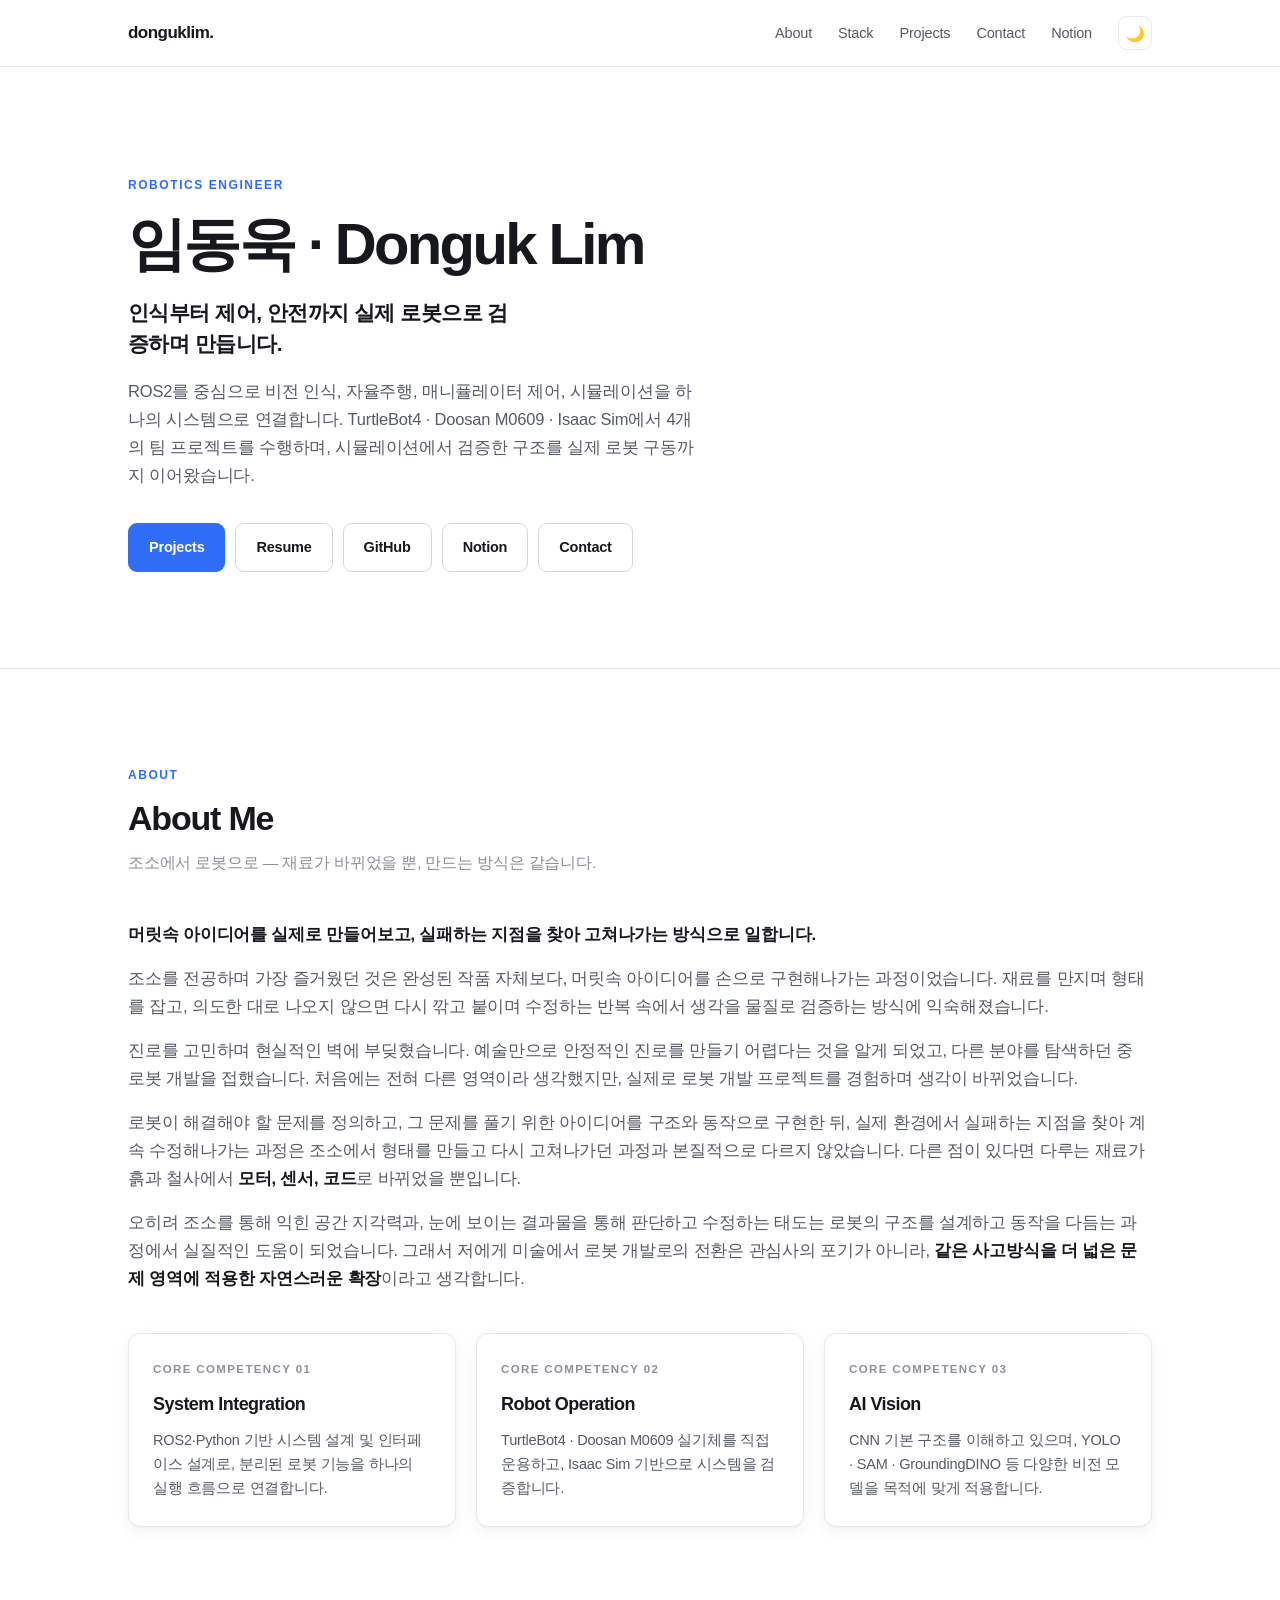
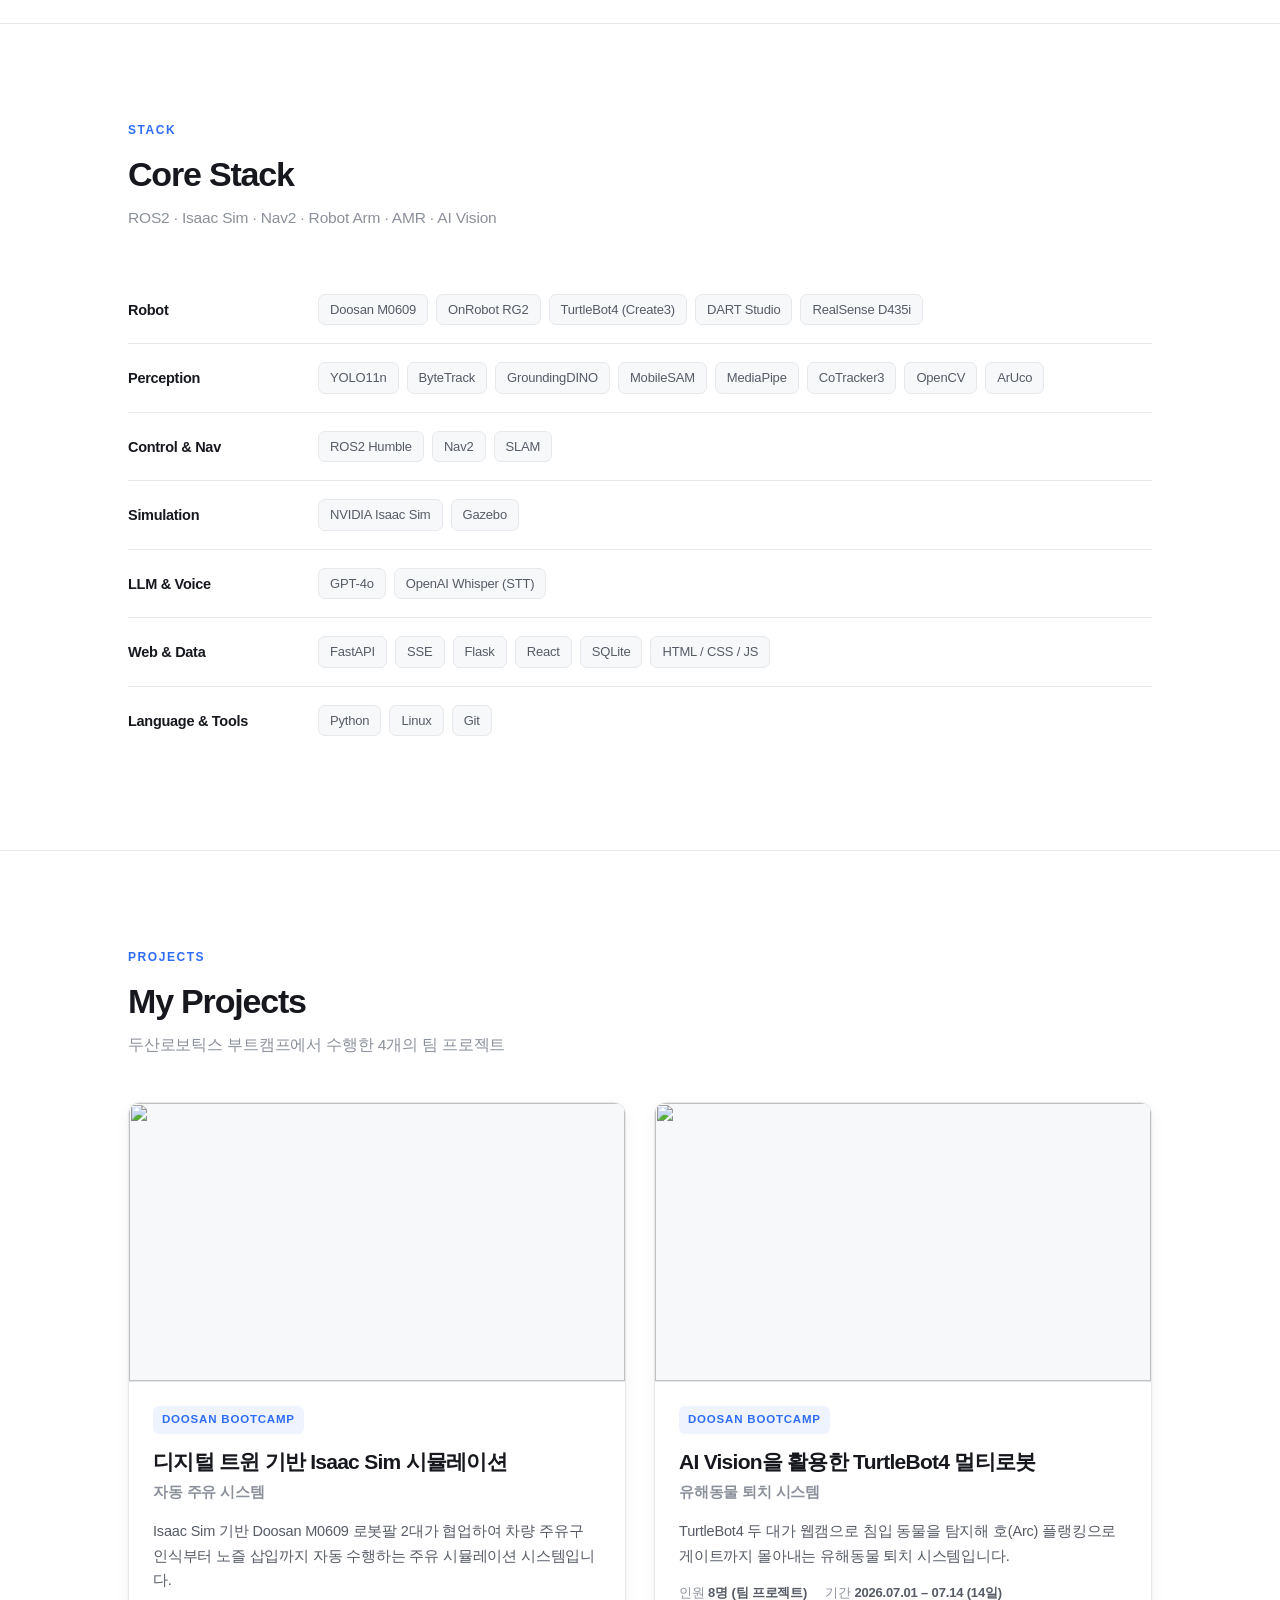
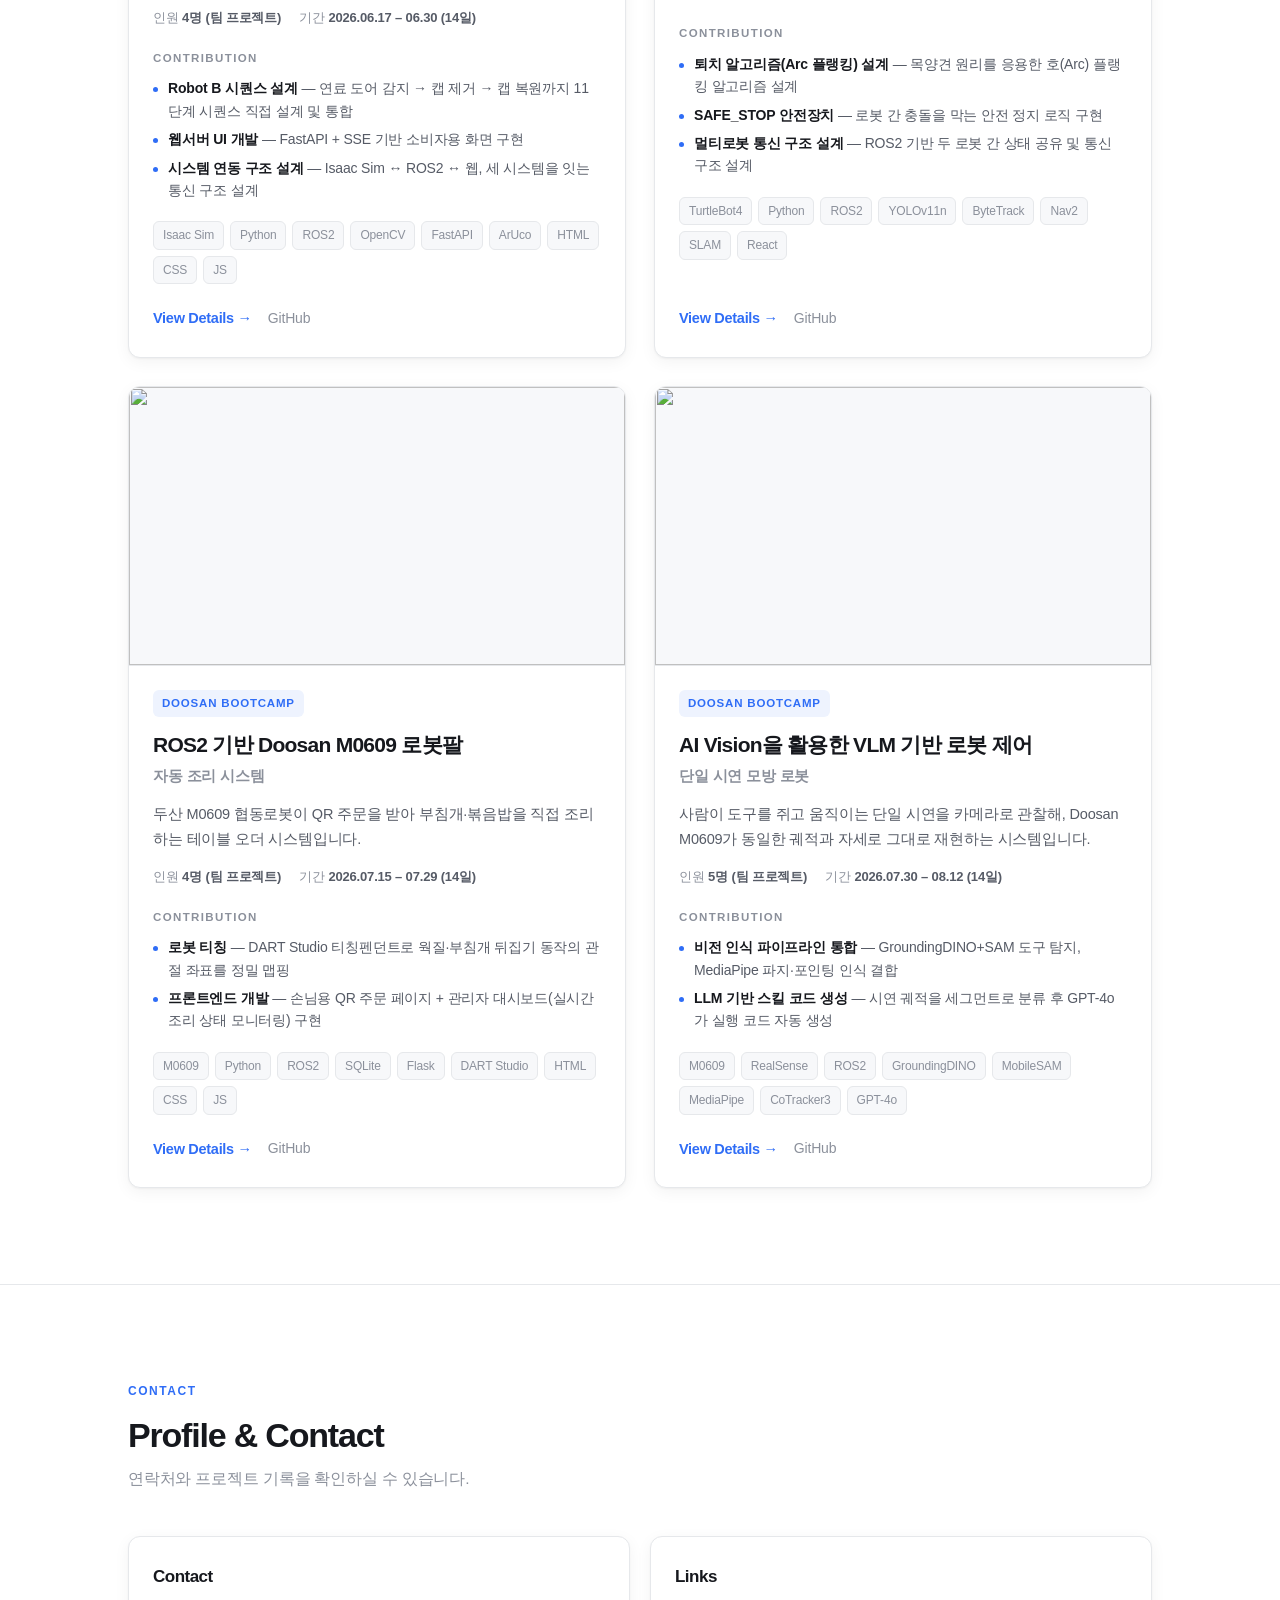
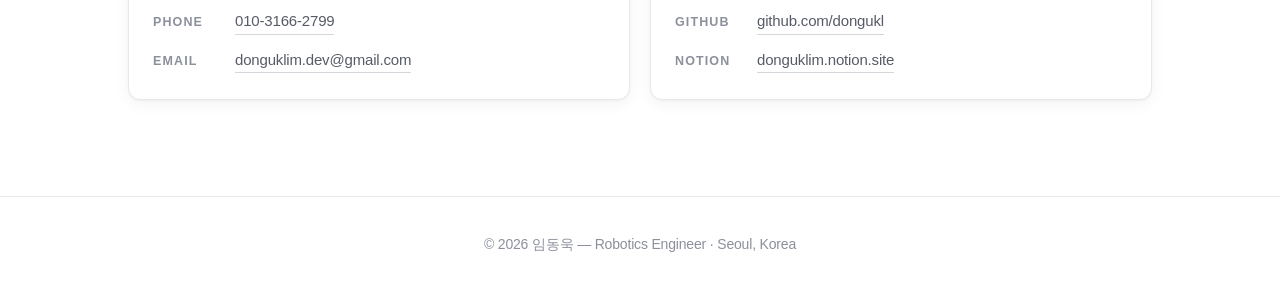
==== commit cc1f750e: "오타 수정" ====
--- a/index.html
+++ b/index.html
@@ -134,7 +134,7 @@
       <div class="stack-row">
         <div class="label">Perception</div>
         <div class="chips">
-          <span>YOLOv11n</span><span>ByteTrack</span><span>GroundingDINO</span>
+          <span>YOLO11n</span><span>ByteTrack</span><span>GroundingDINO</span>
           <span>MobileSAM</span><span>MediaPipe</span><span>CoTracker3</span>
           <span>OpenCV</span><span>ArUco</span>
         </div>
@@ -142,20 +142,19 @@
       <div class="stack-row">
         <div class="label">Control &amp; Nav</div>
         <div class="chips">
-          <span>ROS2 Humble</span><span>Nav2</span><span>SLAM</span><span>AMCL</span>
-          <span>movel / movec</span><span>Force Control</span>
+          <span>ROS2 Humble</span><span>Nav2</span><span>SLAM</span>
         </div>
       </div>
       <div class="stack-row">
         <div class="label">Simulation</div>
         <div class="chips">
-          <span>NVIDIA Isaac Sim</span><span>MuJoCo</span><span>RMPFlow</span><span>ArticulationAction</span>
+          <span>NVIDIA Isaac Sim</span><span>Gazebo</span>
         </div>
       </div>
       <div class="stack-row">
         <div class="label">LLM &amp; Voice</div>
         <div class="chips">
-          <span>GPT-4o</span><span>OpenAI Whisper (STT)</span><span>Wake Word</span>
+          <span>GPT-4o</span><span>OpenAI Whisper (STT)</span>
         </div>
       </div>
       <div class="stack-row">
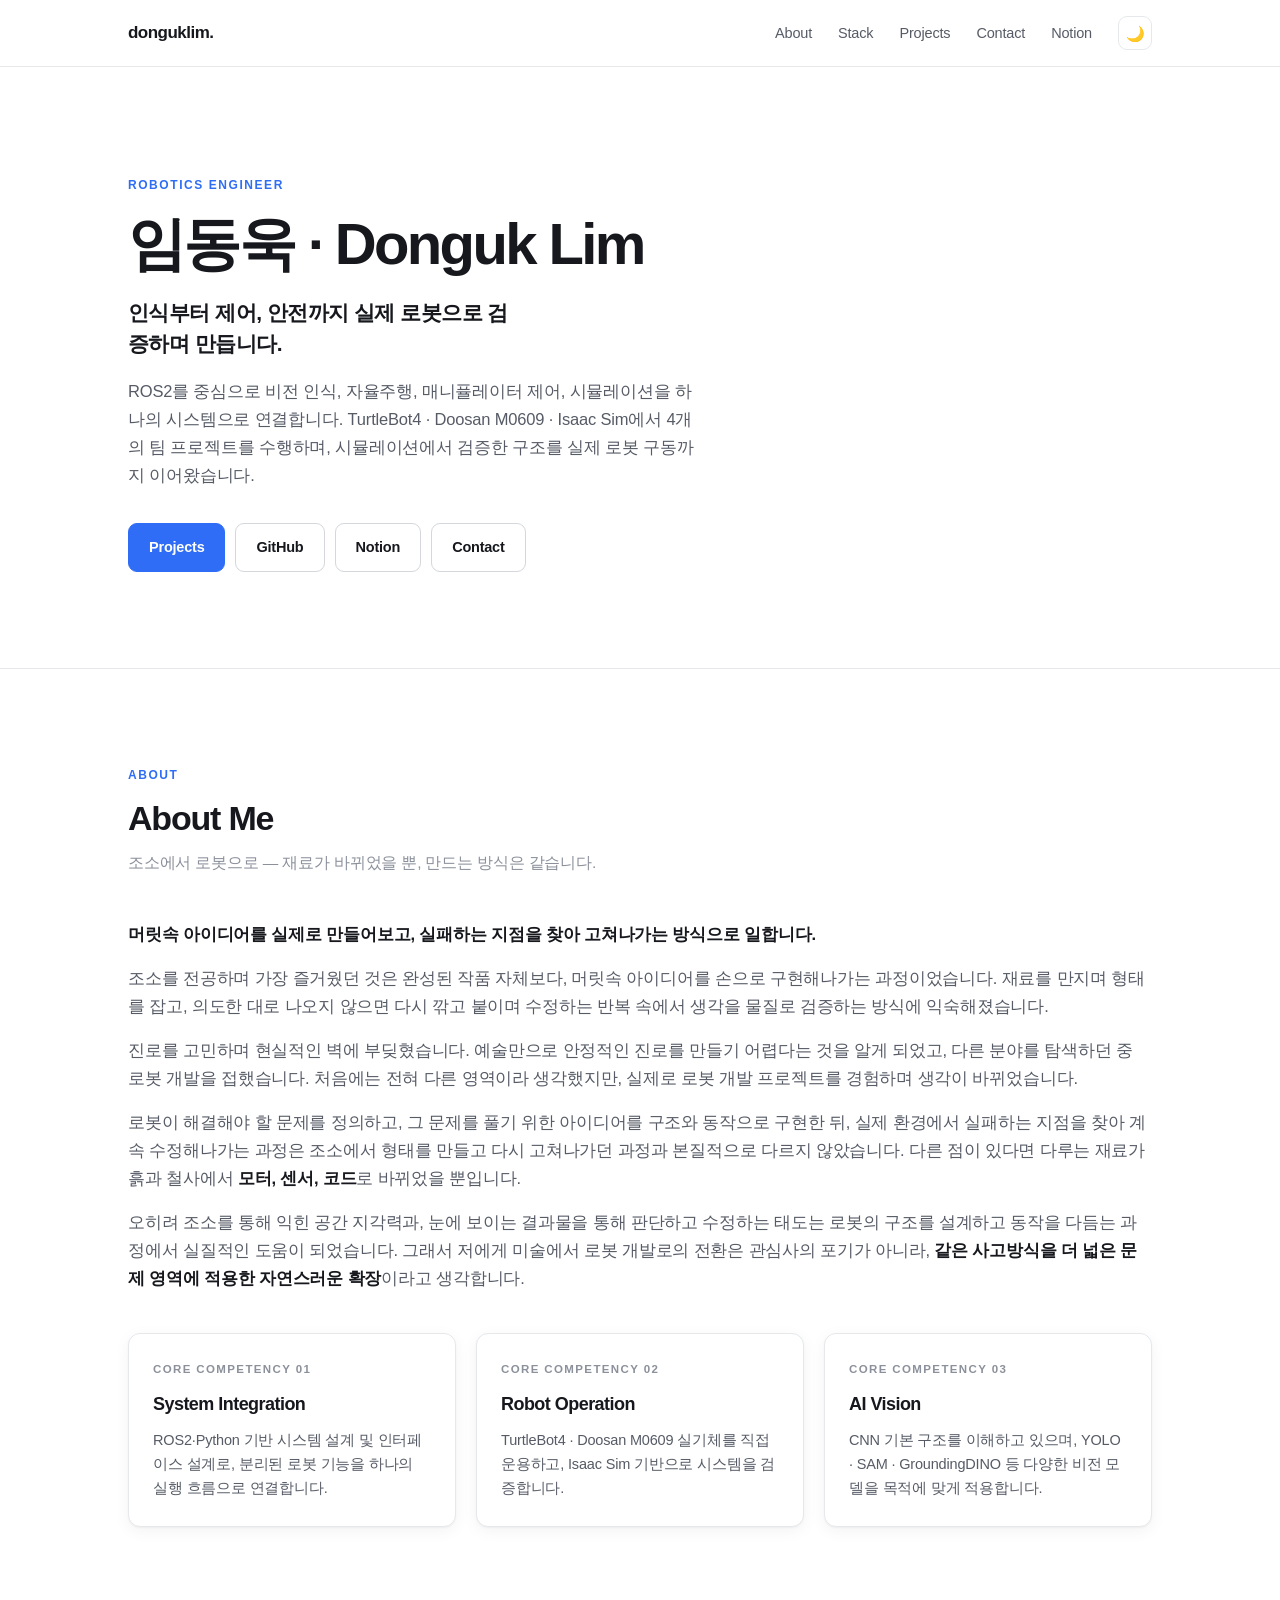
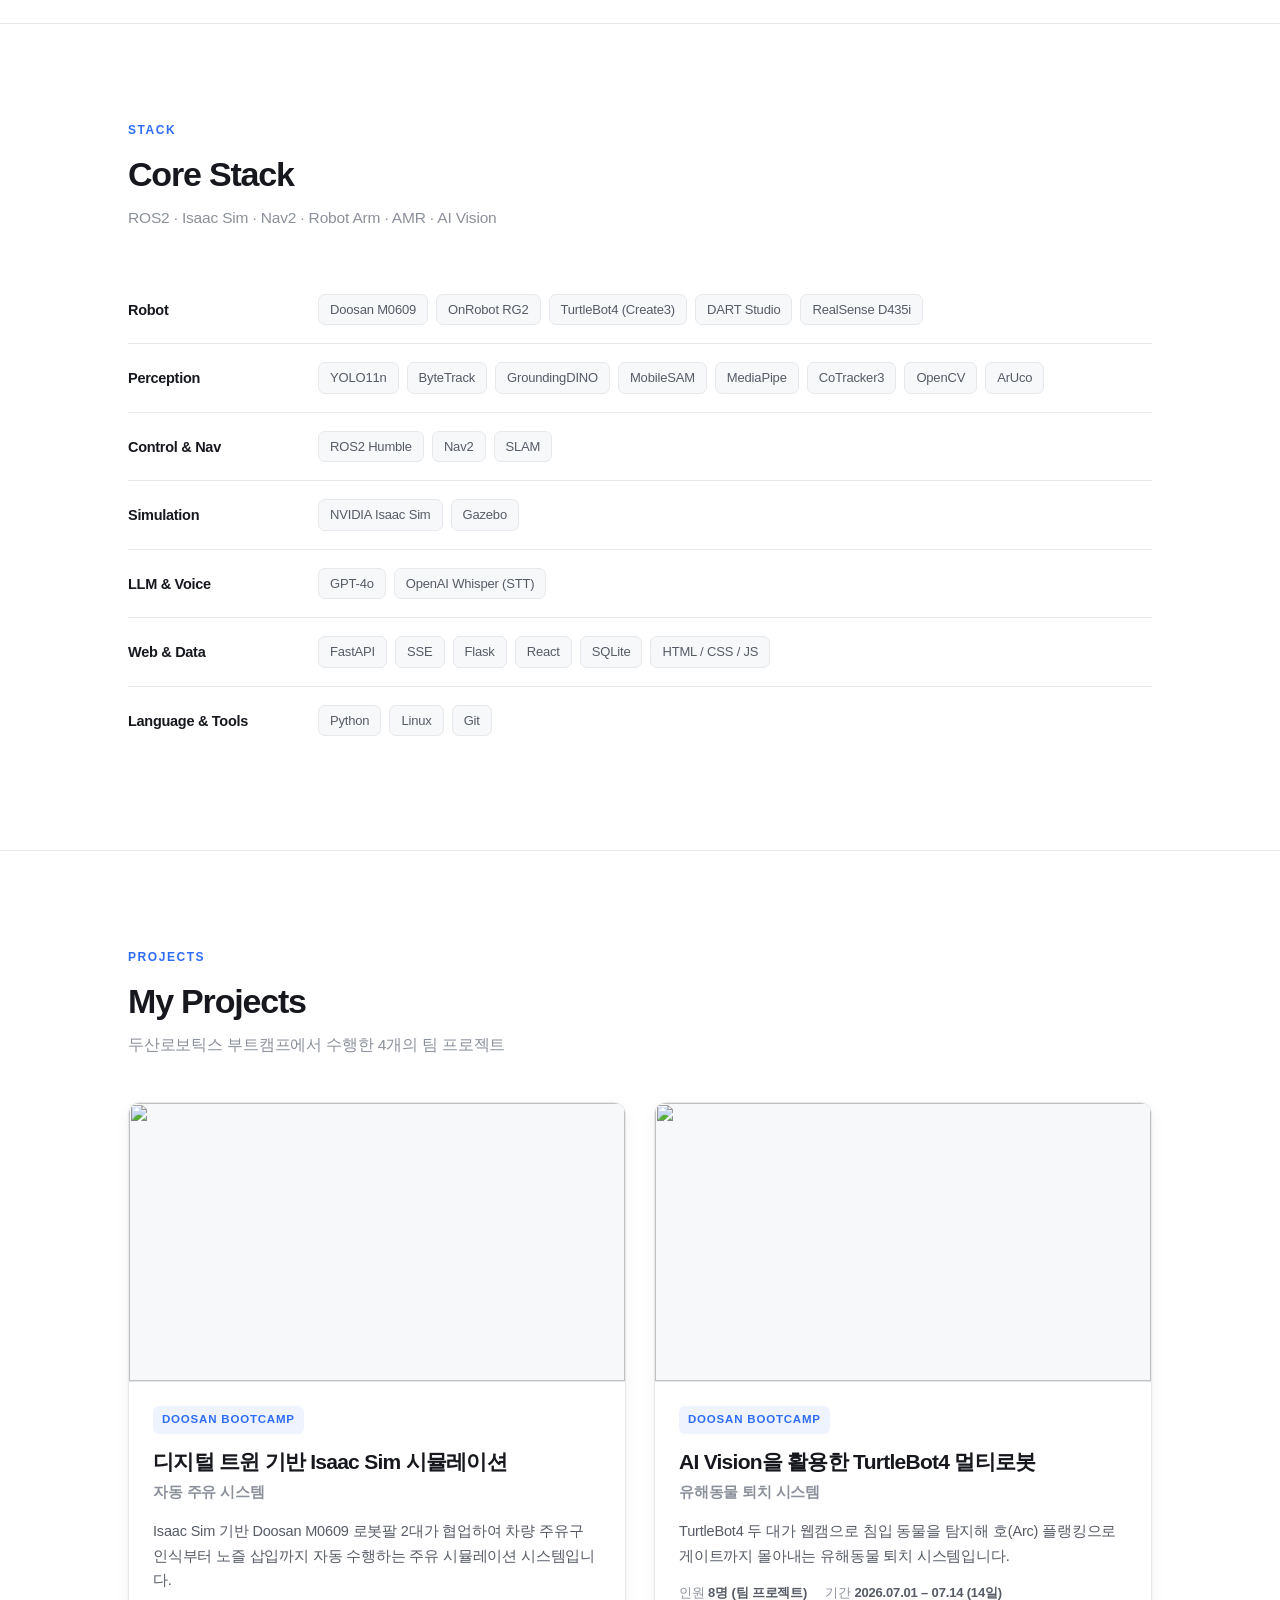
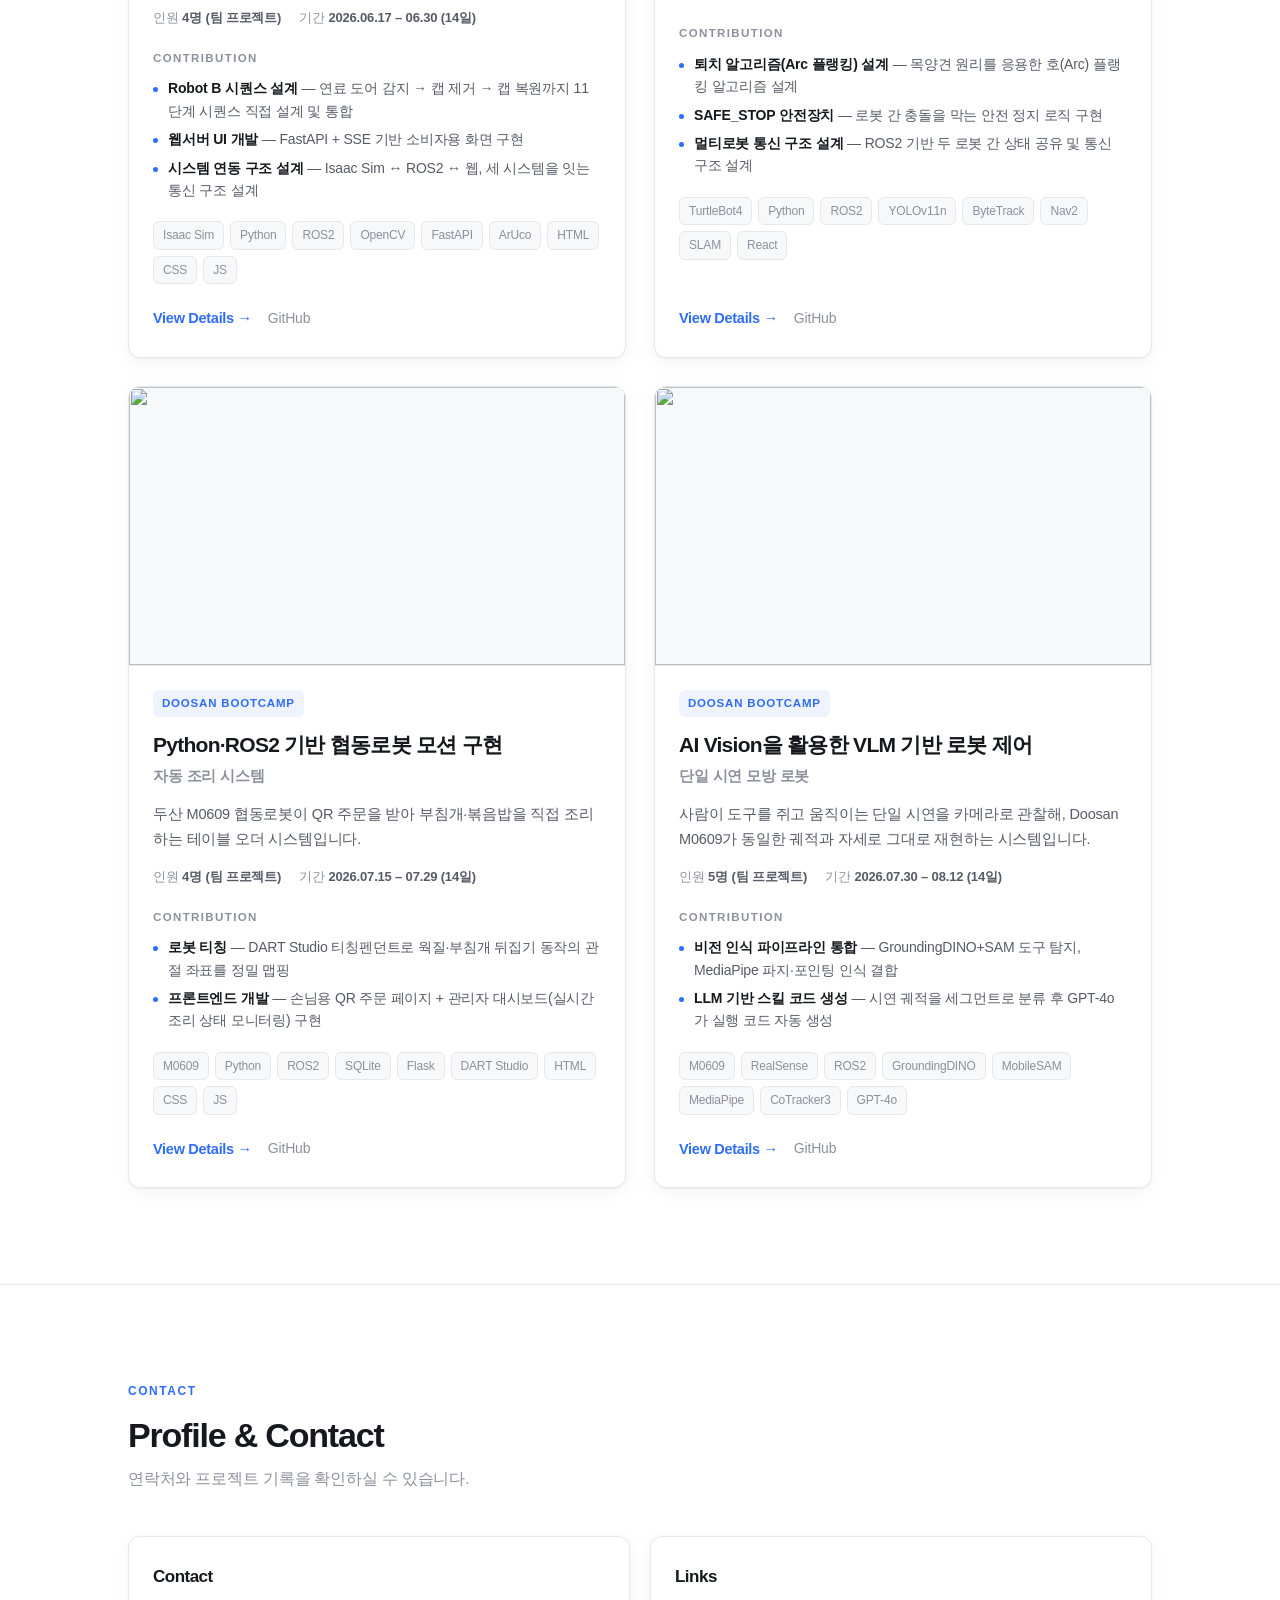
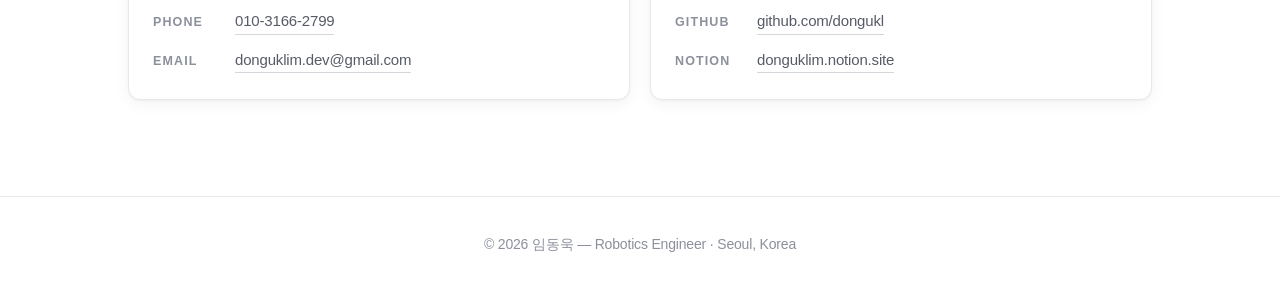
==== commit b5163928: "프로젝트 제목 수정" ====
--- a/index.html
+++ b/index.html
@@ -31,7 +31,7 @@
       <a href="#stack" data-optional>Stack</a>
       <a href="#projects">Projects</a>
       <a href="#contact">Contact</a>
-      <a href="https://donguklim.notion.site/3011d17d75e0815da092dbeeebc957b7" target="_blank" rel="noopener" data-optional>Notion</a>
+      <a href="https://donguklim.notion.site/3b01d17d75e08090aed0c3428b9eeab7?source=copy_link" target="_blank" rel="noopener" data-optional>Notion</a>
       <button class="theme-toggle" type="button" aria-label="테마 전환">🌙</button>
     </div>
   </nav>
@@ -52,9 +52,8 @@
       </p>
       <div class="cta">
         <a class="btn primary" href="#projects">Projects</a>
-        <a class="btn" href="assets/resume/donguk_resume.pdf" target="_blank" rel="noopener">Resume</a>
         <a class="btn" href="https://github.com/dongukl" target="_blank" rel="noopener">GitHub</a>
-        <a class="btn" href="https://donguklim.notion.site/3011d17d75e0815da092dbeeebc957b7" target="_blank" rel="noopener">Notion</a>
+        <a class="btn" href="https://donguklim.notion.site/3b01d17d75e08090aed0c3428b9eeab7?source=copy_link" target="_blank" rel="noopener">Notion</a>
         <a class="btn" href="#contact">Contact</a>
       </div>
     </div>
@@ -265,7 +264,7 @@
           </a>
           <div class="proj-body">
             <span class="badge">Doosan Bootcamp</span>
-            <h3>ROS2 기반 Doosan M0609 로봇팔</h3>
+            <h3>Python·ROS2 기반 협동로봇 모션 구현</h3>
             <p class="proj-sub">자동 조리 시스템</p>
             <p class="proj-desc">
               두산 M0609 협동로봇이 QR 주문을 받아 부침개·볶음밥을 직접 조리하는 테이블 오더 시스템입니다.
@@ -352,7 +351,7 @@
           <h3>Links</h3>
           <ul class="contact-list">
             <li><span class="k">GitHub</span><a href="https://github.com/dongukl" target="_blank" rel="noopener">github.com/dongukl</a></li>
-            <li><span class="k">Notion</span><a href="https://donguklim.notion.site/3011d17d75e0815da092dbeeebc957b7" target="_blank" rel="noopener">donguklim.notion.site</a></li>
+            <li><span class="k">Notion</span><a href="https://donguklim.notion.site/3b01d17d75e08090aed0c3428b9eeab7?source=copy_link" target="_blank" rel="noopener">donguklim.notion.site</a></li>
           </ul>
         </div>
       </div>
